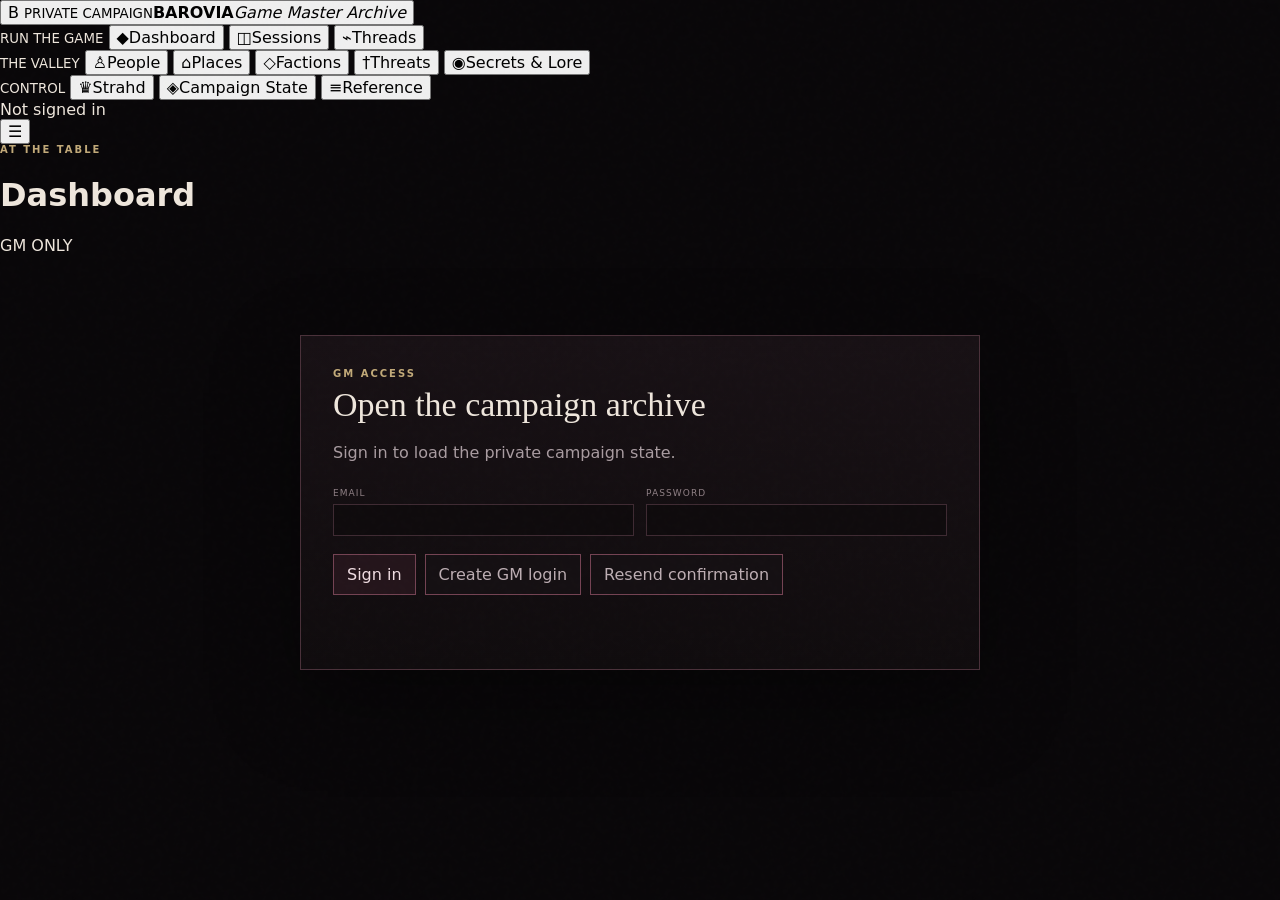
==== gm.html @ 668bf2d5 "Rebuild GM site as campaign workspace" ====
<!doctype html>
<html lang="en">
<head>
<meta charset="utf-8">
<meta name="viewport" content="width=device-width,initial-scale=1">
<meta name="theme-color" content="#0a0709">
<title>Barovia — GM Campaign</title>
<link rel="stylesheet" href="style.css?v=2">
<link rel="stylesheet" href="barovia-polish.css?v=1">
<link rel="stylesheet" href="gm.css?v=3">
</head>
<body class="gm-body">
<div class="gm-app">
  <aside class="gm-sidebar">
    <button class="gm-brand" data-gm-view="dashboard" aria-label="Open GM dashboard">
      <span class="gm-brand-mark">B</span>
      <span><small>PRIVATE CAMPAIGN</small><strong>BAROVIA</strong><em>Game Master Archive</em></span>
    </button>

    <nav class="gm-nav" aria-label="GM campaign sections">
      <div class="gm-nav-group"><small>RUN THE GAME</small>
        <button class="gm-nav-link active" data-gm-view="dashboard"><span>◆</span>Dashboard</button>
        <button class="gm-nav-link" data-gm-view="sessions"><span>◫</span>Sessions</button>
        <button class="gm-nav-link" data-gm-view="threads"><span>⌁</span>Threads</button>
      </div>
      <div class="gm-nav-group"><small>THE VALLEY</small>
        <button class="gm-nav-link" data-gm-view="people"><span>♙</span>People</button>
        <button class="gm-nav-link" data-gm-view="places"><span>⌂</span>Places</button>
        <button class="gm-nav-link" data-gm-view="factions"><span>◇</span>Factions</button>
        <button class="gm-nav-link" data-gm-view="threats"><span>†</span>Threats</button>
        <button class="gm-nav-link" data-gm-view="secrets"><span>◉</span>Secrets & Lore</button>
      </div>
      <div class="gm-nav-group"><small>CONTROL</small>
        <button class="gm-nav-link" data-gm-view="strahd"><span>♛</span>Strahd</button>
        <button class="gm-nav-link" data-gm-view="campaign"><span>◈</span>Campaign State</button>
        <button class="gm-nav-link" data-gm-view="reference"><span>≡</span>Reference</button>
      </div>
    </nav>

    <div class="gm-sidebar-foot">
      <div class="gm-auth-dot"><i></i><span id="authStatus">Not signed in</span></div>
      <button id="signOutBtn" class="gm-text-button hidden">Sign out</button>
    </div>
  </aside>

  <div class="gm-main-shell">
    <header class="gm-commandbar">
      <div>
        <button id="gmMenuBtn" class="gm-menu-btn">☰</button>
        <div class="eyebrow" id="gmViewEyebrow">AT THE TABLE</div>
        <h1 id="gmViewTitle">Dashboard</h1>
      </div>
      <div class="gm-command-actions">
        <span class="gm-command-hint">GM ONLY</span>
      </div>
    </header>

    <main class="gm-main">
      <section id="authPanel" class="gm-auth-card">
        <div class="eyebrow">GM ACCESS</div>
        <h2>Open the campaign archive</h2>
        <p>Sign in to load the private campaign state.</p>
        <div class="gm-auth-grid">
          <label>Email<input id="emailInput" type="email" autocomplete="email"></label>
          <label>Password<input id="passwordInput" type="password" autocomplete="current-password"></label>
        </div>
        <div class="gm-actions">
          <button id="signInBtn">Sign in</button>
          <button id="signUpBtn" class="secondary">Create GM login</button>
          <button id="resendBtn" class="secondary">Resend confirmation</button>
        </div>
        <p id="authMessage" class="gm-message"></p>
      </section>

      <section id="dashboard" class="hidden">
        <section class="gm-view active" data-view-panel="dashboard">
          <div class="gm-hero">
            <div>
              <div class="eyebrow">AT THE TABLE</div>
              <h2>The valley at a glance</h2>
              <p>Immediate state, active pressure and the things most likely to matter in the next scene.</p>
            </div>
            <div class="gm-hero-sigil">R</div>
          </div>

          <section class="gm-status-strip">
            <div><small>CAMPAIGN</small><strong id="campaignStatus">—</strong></div>
            <div><small>STRAHD</small><strong id="strahdStatus">—</strong></div>
            <div><small>NPCs IN ARCHIVE</small><strong id="dashboardNpcCount">—</strong></div>
          </section>

          <div class="gm-dashboard-grid">
            <button class="gm-jump-card" data-gm-view="people"><small>PEOPLE</small><strong>NPC Archive</strong><p id="dashboardNpcSummary">Browse the cast of Barovia.</p></button>
            <button class="gm-jump-card" data-gm-view="places"><small>PLACES</small><strong>Valley Atlas</strong><p>Settlements, ruins, roads and dangerous ground.</p></button>
            <button class="gm-jump-card gm-jump-card-danger" data-gm-view="strahd"><small>STRAHD</small><strong>Current Pressure</strong><p id="dashboardStrahdSummary">What is he doing, and why now?</p></button>
            <button class="gm-jump-card" data-gm-view="threads"><small>THREADS</small><strong>Active Situations</strong><p>What is moving even when the party does nothing?</p></button>
          </div>

          <div class="gm-grid two">
            <section class="gm-panel">
              <div class="gm-panel-head"><div><div class="eyebrow">LIVE STATE</div><h2>Current campaign</h2></div><button class="gm-mini-jump" data-gm-view="campaign">Open</button></div>
              <div id="dashboardCampaignReadout" class="gm-readout"></div>
            </section>
            <section class="gm-panel">
              <div class="gm-panel-head"><div><div class="eyebrow">REACTIVE WORLD</div><h2>Threat clocks</h2></div><button class="gm-mini-jump" data-gm-view="threads">Open</button></div>
              <div id="dashboardClockList" class="gm-stack compact"></div>
            </section>
          </div>
        </section>

        <section class="gm-view" data-view-panel="people">
          <div class="gm-section-intro"><div><div class="eyebrow">THE CAST</div><h2>People of Barovia</h2><p>The complete DM record: canon identity, current campaign state, loyalties, knowledge, motives and private notes.</p></div><div class="gm-big-stat"><strong id="npcDbCountTop">—</strong><small>NPC RECORDS</small></div></div>

          <section class="gm-panel gm-npc-database">
            <div class="gm-npc-tools">
              <input id="npcDbSearch" placeholder="Search name, place, faction, role or tag">
              <select id="npcDbRegion"><option value="">All locations</option></select>
              <select id="npcDbStatus"><option value="">All statuses</option></select>
              <button id="npcDbClear" class="secondary">Clear</button>
            </div>
            <div class="gm-npc-layout">
              <div>
                <div class="gm-npc-count" id="npcDbCount">—</div>
                <div id="npcDbList" class="gm-npc-directory"></div>
              </div>
              <article id="npcDbDetail" class="gm-npc-detail">
                <div class="gm-npc-empty"><div class="eyebrow">PRIVATE REFERENCE</div><h3>Select an NPC</h3><p>Canon reference, portrayal, goals, knowledge, relationships, Daggerheart notes and campaign-specific live notes appear here.</p></div>
              </article>
            </div>
          </section>

          <details class="gm-utility-drawer">
            <summary>Live NPC state editor</summary>
            <section class="gm-panel">
              <div id="npcList" class="gm-stack"></div>
              <div class="gm-subform">
                <input id="npcName" placeholder="NPC name">
                <input id="npcPublicName" placeholder="Known name">
                <input id="npcLocation" placeholder="Current location">
                <input id="npcStatus" placeholder="Status">
                <input id="npcDisposition" placeholder="Disposition">
                <textarea id="npcMotive" placeholder="Private motive"></textarea>
                <button id="saveNpcBtn">Save NPC state</button>
              </div>
            </section>
          </details>
        </section>

        <section class="gm-view" data-view-panel="places">
          <div class="gm-section-intro"><div><div class="eyebrow">THE VALLEY</div><h2>Places</h2><p>Every important settlement, road, ruin and refuge as a living location rather than a chapter heading.</p></div></div>
          <div id="gmPlaceGrid" class="gm-record-grid"></div>
        </section>

        <section class="gm-view" data-view-panel="factions">
          <div class="gm-section-intro"><div><div class="eyebrow">POWER & LOYALTY</div><h2>Factions</h2><p>Who wants what, what they can actually do about it, and who stands in their way.</p></div></div>
          <div id="gmFactionGrid" class="gm-record-grid"></div>
        </section>

        <section class="gm-view" data-view-panel="threads">
          <div class="gm-section-intro"><div><div class="eyebrow">MOVING WITHOUT THE PARTY</div><h2>Threads & clocks</h2><p>Situations that develop over time. The party may intervene, ignore them, redirect them or arrive too late.</p></div></div>
          <div class="gm-grid two">
            <section class="gm-panel">
              <div class="gm-panel-head"><div><div class="eyebrow">REACTIVE WORLD</div><h2>Threat clocks</h2></div></div>
              <div id="clockList" class="gm-stack"></div>
              <div class="gm-subform">
                <input id="clockLabel" placeholder="Clock name">
                <input id="clockOwner" placeholder="Owner / faction">
                <div class="gm-inline">
                  <label>Step<input id="clockStep" type="number" min="0" value="0"></label>
                  <label>Max<input id="clockMax" type="number" min="1" value="4"></label>
                  <label>Visibility<select id="clockVisibility"><option>hidden</option><option>hinted</option><option>known</option></select></label>
                </div>
                <input id="clockHint" placeholder="What evidence could the party notice?">
                <textarea id="clockAdvance" placeholder="What advances it?"></textarea>
                <textarea id="clockConsequence" placeholder="What happens when it completes?"></textarea>
                <button id="saveClockBtn">Add clock</button>
              </div>
            </section>
            <section class="gm-panel">
              <div class="gm-panel-head"><div><div class="eyebrow">GM METHOD</div><h2>Running threads</h2></div></div>
              <div class="gm-method">
                <p><strong>1. Situation, not quest.</strong> Record what is happening and who cares about it.</p>
                <p><strong>2. Pressure moves.</strong> Decide what changes if nobody interferes.</p>
                <p><strong>3. Evidence appears.</strong> Let the players see consequences before forcing confrontation.</p>
                <p><strong>4. Outcomes become canon.</strong> Once the party changes a thread, update the people and places it touches.</p>
              </div>
            </section>
          </div>
        </section>

        <section class="gm-view" data-view-panel="threats">
          <div class="gm-section-intro"><div><div class="eyebrow">DANGER</div><h2>Threats</h2><p>Creatures and adversaries indexed by dramatic function for Daggerheart play.</p></div></div>
          <div id="gmThreatGrid" class="gm-record-grid"></div>
        </section>

        <section class="gm-view" data-view-panel="secrets">
          <div class="gm-section-intro"><div><div class="eyebrow">WHAT IS ACTUALLY TRUE</div><h2>Secrets & Lore</h2><p>The GM truth beneath rumours, lies, incomplete histories and supernatural misdirection.</p></div></div>
          <div id="gmSecretGrid" class="gm-record-grid"></div>
        </section>

        <section class="gm-view" data-view-panel="strahd">
          <div class="gm-section-intro"><div><div class="eyebrow">THE LAND'S MASTER</div><h2>Strahd</h2><p>Track attention, restraint, tests and escalation so his involvement feels deliberate rather than random.</p></div></div>
          <div class="gm-grid two">
            <section class="gm-panel gm-strahd">
              <div class="gm-panel-head"><div><div class="eyebrow">PRIVATE PRESSURE</div><h2>Current posture</h2></div><button id="saveStrahdBtn">Save</button></div>
              <div class="gm-fields">
                <label>Overall posture<select id="strahdPosture"><option>observe</option><option>test</option><option>intrigue</option><option>isolate</option><option>claim</option><option>destroy</option></select></label>
                <label>Active target<input id="strahdTarget"></label>
                <label>Current interest<input id="strahdInterest"></label>
                <label>Current test<input id="strahdTest"></label>
                <label class="wide">Next move<textarea id="strahdNext"></textarea></label>
                <label class="wide">Reason not to escalate<textarea id="strahdRestraint"></textarea></label>
              </div>
            </section>
            <section class="gm-panel">
              <div class="gm-panel-head"><div><div class="eyebrow">PER CHARACTER</div><h2>Attention</h2></div></div>
              <div id="attentionList" class="gm-stack"></div>
              <div class="gm-subform">
                <input id="attentionName" placeholder="Character name">
                <select id="attentionStage"><option>observe</option><option>test</option><option>intrigue</option><option>isolate</option><option>claim</option><option>destroy</option></select>
                <input id="attentionReason" placeholder="Why Strahd is interested">
                <input id="attentionPressure" placeholder="Next pressure">
                <textarea id="attentionNotes" placeholder="Private notes"></textarea>
                <button id="saveAttentionBtn">Save character attention</button>
              </div>
            </section>
          </div>
        </section>

        <section class="gm-view" data-view-panel="campaign">
          <div class="gm-section-intro"><div><div class="eyebrow">CANON IN MOTION</div><h2>Campaign State</h2><p>The current truth of this particular Barovia: where the party is, what has changed and what pressure is immediate.</p></div></div>
          <section class="gm-panel">
            <div class="gm-panel-head"><div><div class="eyebrow">LIVE STATE</div><h2>Campaign</h2></div><button id="saveCampaignBtn">Save</button></div>
            <div class="gm-fields">
              <label>Current location<input id="campaignLocation"></label>
              <label>Immediate pressure<input id="campaignPressure"></label>
              <label>Campaign phase<input id="campaignPhase"></label>
              <label class="wide">GM notes<textarea id="campaignNotes"></textarea></label>
            </div>
          </section>
        </section>

        <section class="gm-view" data-view-panel="sessions">
          <div class="gm-section-intro"><div><div class="eyebrow">PREP → PLAY → CANON</div><h2>Sessions</h2><p>Keep session prep focused on likely situations, then convert what actually happened into permanent campaign state.</p></div></div>
          <div id="gmSessionBoard" class="gm-session-board"></div>
        </section>

        <section class="gm-view" data-view-panel="reference">
          <div class="gm-section-intro"><div><div class="eyebrow">BEHIND THE SCREEN</div><h2>Reference</h2><p>Fast reminders for how this Barovia is being run in Daggerheart.</p></div></div>
          <div id="gmReferenceGrid" class="gm-record-grid"></div>
        </section>
      </section>
    </main>
  </div>
</div>

<script src="gm-config.js?v=1"></script>
<script src="gm-npcs.js?v=1"></script>
<script src="gm-world.js?v=1"></script>
<script type="module" src="gm.js?v=3"></script>
</body>
</html>
---- style.css ----
:root{
  --bg:#100c0e;
  --panel:#171114;
  --panel2:#1d1518;
  --ink:#eee6dc;
  --muted:#aa9da1;
  --line:#3b2a30;
  --wine:#7f2438;
  --wine2:#a83b54;
  --gold:#c2aa79;
  --fog:#c7c2bd;
}
*{box-sizing:border-box}
html{scroll-behavior:smooth}
body{
  margin:0;
  background:
    radial-gradient(circle at 72% 8%,#2a1b20 0,#120d10 34%,#0c090a 72%);
  color:var(--ink);
  font-family:Inter,ui-sans-serif,system-ui,-apple-system,Segoe UI,sans-serif;
}
body:before{
  content:"";
  position:fixed;
  inset:0;
  pointer-events:none;
  opacity:.045;
  background-image:
    linear-gradient(#fff1 1px,transparent 1px),
    linear-gradient(90deg,#fff08 1px,transparent 1px);
  background-size:100% 7px,54px 100%;
}
button,input{font:inherit}
button{cursor:pointer}
.skip{position:absolute;left:-9999px}
.skip:focus{left:10px;top:10px;z-index:100;background:#fff;color:#000;padding:8px}
.shell{display:grid;grid-template-columns:292px 1fr;min-height:100vh}
.sidebar{
  position:sticky;top:0;height:100vh;padding:26px 20px;
  border-right:1px solid var(--line);background:#0d090b;overflow:auto;z-index:20;
}
.brand{display:flex;gap:12px;align-items:center;width:100%;padding:0;border:0;background:none;color:var(--ink);text-align:left}
.brand small,.eyebrow{display:block;color:var(--gold);font-size:10px;letter-spacing:.2em;font-weight:800}
.brand strong{display:block;font:25px Georgia,serif;letter-spacing:.16em;margin-top:2px}
.sigil{display:grid;place-items:center;width:42px;height:42px;border:1px solid #684451;color:var(--gold);transform:rotate(45deg)}
.safe-mark{margin:24px 0;padding:8px 10px;border:1px solid #4b353d;color:#c5b5bb;text-transform:uppercase;letter-spacing:.14em;font-size:10px}
.search span{display:block;color:#776b70;font-size:10px;letter-spacing:.14em;text-transform:uppercase;margin-bottom:7px}
.search input{width:100%;background:#140f11;border:1px solid var(--line);color:var(--ink);padding:10px 11px;outline:none}
.search input:focus{border-color:#815263}
#nav{margin-top:22px}
.nav-group{margin:20px 0}
.nav-group h3{margin:0 0 7px;color:var(--gold);font-size:10px;text-transform:uppercase;letter-spacing:.17em}
.nav-link{display:block;width:100%;border:0;border-left:2px solid transparent;background:none;color:#b8aab0;text-align:left;padding:7px 6px}
.nav-link:hover,.nav-link.active{background:#1a1215;color:white;border-left-color:var(--wine2)}
.sidebar-foot{margin-top:30px;padding-top:16px;border-top:1px solid var(--line);font-size:11px;line-height:1.6;color:#73676c}
main{min-width:0;position:relative}
.topbar{
  height:58px;display:flex;align-items:center;justify-content:space-between;padding:0 28px;
  border-bottom:1px solid var(--line);position:sticky;top:0;
  background:#100c0eea;backdrop-filter:blur(10px);z-index:10;
}
#crumb{font-size:12px;color:#a99aa0;letter-spacing:.06em}
.top-actions{display:flex;gap:8px}
.top-actions button,.menu,.section-head button,.hero-buttons button,.article-nav button{
  border:1px solid #5d3a45;background:#171114;color:#e8dce0;padding:9px 12px;
}
.menu{display:none}
.hero{
  min-height:510px;position:relative;overflow:hidden;border-bottom:1px solid var(--line);
  display:flex;align-items:center;
  background:
    linear-gradient(180deg,transparent 0 62%,#0e0a0c 100%),
    radial-gradient(circle at 74% 28%,#3a242b 0,#1c1216 28%,#0f0a0c 70%);
}
.hero:after{
  content:"";position:absolute;inset:0;
  background:
    linear-gradient(90deg,#0d090bec 0%,#0d090bb7 45%,#0d090b28 78%),
    linear-gradient(0deg,#0d090bbd 0%,transparent 52%);
}
.moon{
  position:absolute;right:16%;top:72px;width:132px;height:132px;border-radius:50%;
  background:#c8c1b5;opacity:.32;filter:blur(.2px);box-shadow:0 0 70px #d9d2c46b;
}
.mist{position:absolute;left:-12%;right:-12%;filter:blur(19px);opacity:.24}
.mist-a{
  bottom:4%;height:42%;
  background:
    radial-gradient(ellipse at 18% 80%,#ddd 0 18%,transparent 52%),
    radial-gradient(ellipse at 58% 72%,#bbb 0 16%,transparent 48%),
    radial-gradient(ellipse at 86% 86%,#eee 0 17%,transparent 50%);
}
.mist-b{
  bottom:20%;height:25%;opacity:.13;
  background:
    radial-gradient(ellipse at 35% 70%,#eee 0 18%,transparent 55%),
    radial-gradient(ellipse at 72% 74%,#bbb 0 14%,transparent 48%);
}
.hero-copy{position:relative;z-index:2;padding:40px clamp(28px,6vw,90px);max-width:800px}
.hero h1{font:64px/1 Georgia,serif;margin:12px 0 18px;max-width:720px}
.hero p{font-size:17px;line-height:1.7;color:#cbbec3;max-width:650px}
.hero-buttons{display:flex;gap:10px;margin-top:24px}
.hero-buttons button:first-child{border-color:#8b4052;background:#28161c}
.state-strip{display:grid;grid-template-columns:repeat(3,1fr);border-bottom:1px solid var(--line);background:#120d10}
.state-strip div{padding:18px 24px;border-right:1px solid var(--line)}
.state-strip div:last-child{border-right:0}
.state-strip small{display:block;color:#7f6f75;font-size:9px;letter-spacing:.15em}
.state-strip strong{display:block;margin-top:6px;font:18px Georgia,serif}
.section{padding:42px clamp(22px,5vw,72px)}
.section-head{display:flex;justify-content:space-between;align-items:end;gap:20px;margin-bottom:18px}
.section-head h2{font:32px Georgia,serif;margin:5px 0}
.intro{max-width:820px;color:var(--muted);line-height:1.65}
.grid{display:grid;grid-template-columns:repeat(3,1fr);gap:12px}
.card{
  border:1px solid var(--line);
  background:linear-gradient(180deg,#1b1417,#151013);
  padding:18px;color:var(--ink);text-align:left;min-height:180px;
}
button.card:hover{border-color:#7a4959;transform:translateY(-1px)}
.card small{display:block;color:var(--gold);font-size:9px;letter-spacing:.14em;text-transform:uppercase}
.card h3{font:23px Georgia,serif;margin:8px 0 10px}
.card p{color:#ac9ea3;font-size:13px;line-height:1.55;margin:0 0 16px}
.card .tag{display:inline-block;border:1px solid #4a343b;padding:4px 7px;color:#8f7f84;font-size:8px;text-transform:uppercase;letter-spacing:.1em}
.field-note{
  margin:0 clamp(22px,5vw,72px) 54px;padding:28px 30px;display:flex;gap:22px;align-items:flex-start;
  border:1px solid #63404c;background:linear-gradient(90deg,#26161c,#171114);
}
.field-mark{font-size:28px;color:var(--gold)}
.field-note h2{font:29px Georgia,serif;margin:5px 0 8px}
.field-note p{color:#b6a8ad;line-height:1.65;margin:0}
.hidden{display:none!important}
.article,.brain{padding:54px clamp(28px,8vw,110px);max-width:1150px}
.article h1{font:50px Georgia,serif;margin:0 0 8px}
.article h2{font:28px Georgia,serif;margin-top:38px}
.article p,.article li{font-size:16px;line-height:1.75;color:#c8bcc0}
.article-meta{color:var(--gold);font-size:10px;letter-spacing:.16em;text-transform:uppercase;margin-bottom:26px}
.article-nav{display:flex;gap:8px;margin-bottom:30px}
.related{margin-top:44px;padding-top:26px;border-top:1px solid var(--line)}
.related-grid{display:grid;grid-template-columns:repeat(3,1fr);gap:10px}
.related button{border:1px solid var(--line);background:#171114;color:var(--ink);text-align:left;padding:13px}
.related button:hover{border-color:#7a4959}
.related button small{display:block;color:var(--gold);font-size:8px;text-transform:uppercase;letter-spacing:.12em}
.related button strong{display:block;font:18px Georgia,serif;margin-top:5px}
.brain-root{display:flex;flex-wrap:wrap;gap:12px;margin-top:24px}
.brain-node{min-width:190px;max-width:270px;border:1px solid var(--line);background:#171114;color:var(--ink);padding:15px;text-align:left}
.brain-node.root{border-color:#865065;background:#21141a}
.brain-node:hover{border-color:#8d596b}
.brain-node small{display:block;color:var(--gold);font-size:8px;text-transform:uppercase;letter-spacing:.12em}
.brain-node strong{display:block;font:19px Georgia,serif;margin-top:5px}
@media(max-width:960px){
  .shell{grid-template-columns:1fr}
  .sidebar{position:fixed;left:-310px;width:292px;transition:left .2s}
  .sidebar.open{left:0}
  .menu{display:block}
  .grid,.related-grid{grid-template-columns:repeat(2,1fr)}
  .hero h1{font-size:48px}
}
@media(max-width:620px){
  .grid,.related-grid,.state-strip{grid-template-columns:1fr}
  .state-strip div{border-right:0;border-bottom:1px solid var(--line)}
  .top-actions{display:none}
  .hero h1{font-size:41px}
  .hero{min-height:470px}
  .hero-buttons{flex-direction:column}
  .section,.article,.brain{padding-left:20px;padding-right:20px}
  .field-note{margin-left:20px;margin-right:20px}
}
---- barovia-polish.css ----
/* Barovia visual polish — presentation only */
:root{
  --barovia-silver:#c9c4c0;
  --barovia-pale:#eee8e2;
  --barovia-blood:#8e2f45;
  --barovia-blood-bright:#b44a62;
  --barovia-night:#090709;
  --barovia-panel:#151013;
}
html{scroll-behavior:smooth}
body{
  background:
    radial-gradient(circle at 78% 8%,rgba(126,58,76,.14),transparent 31rem),
    radial-gradient(circle at 18% 82%,rgba(125,132,151,.05),transparent 26rem),
    linear-gradient(180deg,#110c0f 0,#090709 100%);
}
body:after{
  content:"";position:fixed;inset:0;z-index:9999;pointer-events:none;opacity:.045;
  background-image:url("data:image/svg+xml,%3Csvg viewBox='0 0 180 180' xmlns='http://www.w3.org/2000/svg'%3E%3Cfilter id='n'%3E%3CfeTurbulence type='fractalNoise' baseFrequency='.82' numOctaves='3' stitchTiles='stitch'/%3E%3C/filter%3E%3Crect width='100%25' height='100%25' filter='url(%23n)' opacity='.3'/%3E%3C/svg%3E");
}
button,a,input,textarea,select{transition:border-color .18s ease,color .18s ease,background-color .18s ease,transform .18s ease,box-shadow .18s ease}
button:focus-visible,a:focus-visible,input:focus-visible,textarea:focus-visible,select:focus-visible{outline:2px solid var(--barovia-blood-bright);outline-offset:3px}
.shell{grid-template-columns:286px minmax(0,1fr)}
.sidebar{
  padding:28px 20px;
  background:
    linear-gradient(180deg,rgba(18,12,15,.985),rgba(8,6,8,.995)),
    repeating-linear-gradient(0deg,transparent 0 39px,rgba(255,255,255,.015) 40px);
  box-shadow:20px 0 60px rgba(0,0,0,.3);
  scrollbar-color:#57333d transparent;
}
.brand strong{font-size:28px;color:#f1e9e4;text-shadow:0 0 30px rgba(194,135,151,.14)}
.sigil{
  position:relative;width:46px;height:46px;border-color:#805061;
  background:linear-gradient(145deg,rgba(174,82,105,.12),rgba(0,0,0,.14));
  box-shadow:0 0 28px rgba(155,68,90,.12);
}
.safe-mark{margin:22px 0 20px;background:rgba(142,47,69,.055);border-color:#573842;color:#c9b8be}
.search input{border-radius:2px;background:rgba(22,15,18,.88);padding:12px 13px}
.search input:focus{border-color:#895063;box-shadow:0 0 0 3px rgba(142,47,69,.09)}
#nav{margin-top:17px}
.nav-group{margin:0;border-top:1px solid rgba(83,56,65,.52);padding:9px 0}
.nav-group h3{margin:0 0 5px;padding:0 6px;color:#b79a9f;font-size:8px;letter-spacing:.2em}
.nav-link{
  position:relative;padding:8px 8px 8px 23px;border-left:0;border-radius:2px;
  color:#ada0a5;font-size:12px;line-height:1.35;min-height:38px;
}
.nav-link:before{
  content:"";position:absolute;left:8px;top:15px;width:4px;height:4px;
  border:1px solid #65505a;transform:rotate(45deg);
}
.nav-link:hover,.nav-link.active{background:linear-gradient(90deg,rgba(142,47,69,.16),transparent);color:#f3e9ec}
.nav-link.active:before{background:#ad4960;border-color:#ad4960;box-shadow:0 0 11px rgba(180,74,98,.7)}
.sidebar-foot{color:#74666b}
.topbar{
  height:64px;padding:0 30px;background:rgba(13,9,11,.86);
  border-color:rgba(72,48,56,.74);box-shadow:0 12px 36px rgba(0,0,0,.16);
}
.top-actions button{
  min-height:38px;border-color:transparent;background:transparent;color:#9c8d92;
  text-transform:uppercase;letter-spacing:.09em;font-size:9px;font-weight:800;
}
.top-actions button:hover{color:#f0dbe1;border-color:rgba(180,74,98,.34);background:rgba(142,47,69,.08)}
.hero{
  min-height:clamp(610px,76vh,790px);isolation:isolate;
  background:
    linear-gradient(180deg,transparent 0 70%,#0d090b 100%),
    radial-gradient(circle at 75% 24%,rgba(180,172,166,.14),transparent 11rem),
    radial-gradient(circle at 75% 44%,#482a33 0,#24161b 23%,#0d090b 67%);
}
.hero:before{
  content:"";position:absolute;right:9%;bottom:0;width:min(46vw,650px);height:74%;z-index:-1;opacity:.74;
  background:
    linear-gradient(155deg,transparent 0 27%,#090709 27.5% 29%,transparent 29.5%),
    linear-gradient(25deg,transparent 0 34%,#090709 34.5% 36%,transparent 36.5%),
    linear-gradient(90deg,transparent 0 13%,#090709 13% 18%,transparent 18% 29%,#090709 29% 34%,transparent 34% 47%,#090709 47% 54%,transparent 54% 70%,#090709 70% 75%,transparent 75%),
    linear-gradient(180deg,transparent 0 42%,#090709 42% 100%);
  clip-path:polygon(8% 100%,8% 45%,19% 45%,19% 26%,25% 26%,25% 39%,35% 39%,35% 18%,42% 18%,42% 36%,54% 36%,54% 8%,61% 8%,61% 36%,72% 36%,72% 23%,80% 23%,80% 42%,92% 42%,92% 100%);
  filter:drop-shadow(0 0 35px rgba(0,0,0,.5));
}
.hero:after{
  z-index:0;
  background:
    linear-gradient(90deg,rgba(8,6,8,.97) 0%,rgba(10,7,9,.83) 38%,rgba(10,7,9,.26) 72%,rgba(8,6,8,.5) 100%),
    linear-gradient(0deg,#0d090b 0%,transparent 44%,rgba(10,7,9,.15) 100%);
}
.moon{right:18%;top:78px;width:150px;height:150px;opacity:.34;background:#d6d0c9;box-shadow:0 0 85px rgba(226,217,207,.28)}
.hero-copy{padding:80px clamp(28px,7vw,108px);max-width:880px;animation:barovia-arrive .8s ease-out both}
.hero h1{
  font-size:clamp(58px,7vw,96px);line-height:.92;letter-spacing:-.045em;margin:15px 0 25px;
  max-width:780px;text-wrap:balance;text-shadow:0 6px 36px rgba(0,0,0,.62);
}
.hero p{font-size:17px;line-height:1.78;color:#d3c6ca;max-width:650px;text-shadow:0 2px 16px rgba(0,0,0,.65)}
.hero-buttons{margin-top:30px}
.hero-buttons button{
  min-height:44px;padding:12px 17px;border-color:#774452;
  background:rgba(18,12,15,.82);backdrop-filter:blur(8px);
  text-transform:uppercase;letter-spacing:.1em;font-size:9px;font-weight:800;
}
.hero-buttons button:hover{border-color:#b44a62;color:#ffe8ee;background:#2a151c;transform:translateY(-2px)}
.hero-ledger{
  display:flex;flex-wrap:wrap;gap:0;margin-top:42px;
  border-top:1px solid rgba(196,150,162,.28);max-width:670px;
}
.hero-ledger span{padding:15px 24px 0 0;margin-right:24px;color:#93868a;font-size:9px;letter-spacing:.13em;text-transform:uppercase}
.hero-ledger strong{display:block;color:#e0bcc7;font:20px Georgia,serif;letter-spacing:0;margin-bottom:3px}
.state-strip{
  position:relative;z-index:2;margin-top:-1px;
  background:linear-gradient(180deg,#120c0f,#0e0a0c);border-color:#3a262d;
}
.state-strip div{padding:21px 26px}
.state-strip small{color:#806f74}
.state-strip strong{color:#eee4e7;font-size:19px}
.section{padding-top:62px;padding-bottom:58px}
.section-head h2{font-size:clamp(34px,4vw,48px);letter-spacing:-.025em}
.section-head button{min-height:40px;text-transform:uppercase;letter-spacing:.1em;font-size:8px;font-weight:800}
.intro{color:#a99ca1;font-size:13px}
#threadGrid{grid-template-columns:repeat(3,minmax(0,1fr));gap:14px}
#threadGrid .card{
  position:relative;overflow:hidden;min-height:280px;padding:24px;
  border-color:#422d35;background:
    radial-gradient(circle at 100% 0,rgba(142,47,69,.12),transparent 42%),
    linear-gradient(145deg,#1a1215,#0f0b0d);
  box-shadow:0 18px 48px rgba(0,0,0,.2);
}
#threadGrid .card:after{
  content:"";position:absolute;right:-60px;bottom:-75px;width:190px;height:190px;
  border:1px solid rgba(191,114,133,.08);border-radius:50%;
  box-shadow:0 0 0 34px rgba(191,114,133,.022),0 0 0 72px rgba(191,114,133,.015);
}
#threadGrid .card:hover{border-color:#8e4b5d;transform:translateY(-4px);box-shadow:0 26px 64px rgba(0,0,0,.34)}
#threadGrid .card h3{font-size:30px;line-height:1.05}
#threadGrid .card p{font-size:12px;line-height:1.65;max-width:34ch}
#discoveryGrid{grid-template-columns:repeat(3,minmax(0,1fr));grid-auto-flow:dense;gap:14px}
#discoveryGrid .card{
  min-height:320px;padding:25px;display:flex;flex-direction:column;justify-content:flex-end;
  border-color:#3d2930;background:
    linear-gradient(180deg,rgba(50,28,36,.26),rgba(12,8,10,.95)),
    radial-gradient(circle at 70% 18%,#422933,#181014 58%);
  box-shadow:0 18px 48px rgba(0,0,0,.22);
}
#discoveryGrid .card:first-child{grid-column:span 2}
#discoveryGrid .card:hover{border-color:#8c5060;transform:translateY(-4px);box-shadow:0 26px 64px rgba(0,0,0,.34)}
#discoveryGrid .card h3{font-size:clamp(24px,2.5vw,34px)}
.field-note{
  position:relative;overflow:hidden;padding:36px 40px;margin-bottom:72px;
  background:
    radial-gradient(circle at 8% 50%,rgba(142,47,69,.19),transparent 30%),
    linear-gradient(105deg,#25141a,#120d10 68%);
  box-shadow:0 22px 58px rgba(0,0,0,.22);
}
.field-note:after{
  content:"";position:absolute;right:-45px;top:-95px;width:270px;height:270px;border:1px solid rgba(188,112,131,.08);
  border-radius:50%;box-shadow:0 0 0 44px rgba(188,112,131,.025),0 0 0 92px rgba(188,112,131,.018);
}
.field-mark{flex:0 0 auto;width:58px;height:58px;display:grid;place-items:center;border:1px solid #724352;border-radius:50%;color:#b65c72}
.article{padding-top:72px;padding-bottom:100px}
.article:before{content:"ARCHIVE RECORD";display:block;margin-bottom:18px;color:#66565c;font-size:8px;letter-spacing:.28em}
.article h1{font-size:clamp(48px,6vw,74px);line-height:1;letter-spacing:-.035em;text-wrap:balance}
.article>p,.article>ul,.article>blockquote{max-width:72ch}
.article p,.article li{color:#d1c5c9}
.related button{min-height:124px;padding:17px;box-shadow:0 14px 34px rgba(0,0,0,.16)}
.related button:hover{transform:translateY(-2px);border-color:#7f4658}
.character-view{padding-top:54px;max-width:1400px}
.character-toolbar{padding:0 0 16px;border-bottom:1px solid #35232a}
.character-toolbar h1{font-size:clamp(46px,6vw,70px);line-height:.98;letter-spacing:-.03em}
.character-shell{grid-template-columns:minmax(0,1.7fr) minmax(330px,.72fr);gap:16px}
.character-panel{
  border-color:#3a272e;
  background:
    linear-gradient(180deg,rgba(255,255,255,.018),transparent 18%),
    repeating-linear-gradient(0deg,rgba(255,255,255,.008) 0 1px,transparent 1px 20px),
    #131013;
  box-shadow:0 18px 48px rgba(0,0,0,.18);
}
.character-panel h2{font-size:30px}
.character-panel h3{
  position:relative;margin-top:28px;padding:10px 10px 10px 43px;
  border-top:1px solid rgba(194,151,162,.11);border-bottom:1px solid rgba(194,151,162,.08);
  background:linear-gradient(90deg,rgba(142,47,69,.1),transparent 65%);
  text-transform:uppercase;letter-spacing:.1em;font-size:14px;
}
.character-panel h3:before{
  content:"◆";position:absolute;left:13px;top:50%;transform:translateY(-50%);
  color:#a84960;font-size:12px;
}
.trait-card,.resource-card{
  border-color:rgba(205,175,183,.11);
  background:linear-gradient(180deg,rgba(235,221,225,.045),rgba(0,0,0,.1)),#171215;
  box-shadow:0 10px 24px rgba(0,0,0,.13);
}
.trait-card{border-top:3px solid rgba(158,72,94,.72);clip-path:polygon(8px 0,calc(100% - 8px) 0,100% 8px,100% 100%,0 100%,0 8px)}
.trait-card strong{font-size:13px;text-transform:uppercase;letter-spacing:.12em;color:#d8cbd0}
.trait-controls button{border-color:#69404c;background:#25161b;color:#f0d9df}
.resource-card{border-left:3px solid #7f3b4e}
.resource-value{color:#eedde2}
.roll-panel{background:
  radial-gradient(circle at 50% 0,rgba(142,47,69,.13),transparent 34%),
  #100c0e;
}
.roll-result{min-height:185px;border-color:#5a3541;background:linear-gradient(180deg,#171015,#0d090b)}
.die{border-color:#633c49;background:linear-gradient(180deg,#20151a,#130e10)}
.die strong{font-size:42px;color:#f1e4e7}
.roll-controls button{min-height:46px;text-transform:uppercase;letter-spacing:.1em;font-size:9px;font-weight:850}
.quick-actions button{min-height:40px}
@keyframes barovia-arrive{from{opacity:0;transform:translateY(20px)}to{opacity:1;transform:none}}
@media(max-width:1100px){
  #threadGrid,#discoveryGrid{grid-template-columns:repeat(2,minmax(0,1fr))}
  #discoveryGrid .card:first-child{grid-column:span 2}
}
@media(max-width:850px){
  .shell{grid-template-columns:1fr}
  .hero{min-height:670px}
  .hero-copy{padding-top:76px;padding-bottom:58px}
  .hero:before{right:-12%;width:78vw;opacity:.55}
}
@media(max-width:650px){
  .topbar{gap:8px;padding:0 12px}
  #crumb{font-size:10px;max-width:31vw;overflow:hidden;text-overflow:ellipsis;white-space:nowrap}
  .hero{min-height:690px}
  .hero-copy{padding:60px 22px 52px}
  .hero h1{font-size:55px}
  .hero p{font-size:15px}
  .hero-buttons{display:grid;grid-template-columns:1fr}
  .hero-ledger{display:grid;grid-template-columns:repeat(3,1fr);gap:8px}
  .hero-ledger span{margin:0;padding-right:5px}
  #threadGrid,#discoveryGrid{grid-template-columns:1fr}
  #discoveryGrid .card:first-child{grid-column:auto}
  .field-note{margin:0 16px 48px;padding:28px 24px}
}

.site-switch-float{
  position:fixed;right:18px;bottom:18px;z-index:10020;
  display:inline-flex;align-items:center;justify-content:center;
  min-height:44px;padding:0 16px;
  border:1px solid #a44b61;
  background:linear-gradient(180deg,#381923,#241118);
  color:#fff0f4;text-decoration:none;
  text-transform:uppercase;letter-spacing:.1em;
  font-size:9px;font-weight:900;
  box-shadow:0 14px 35px rgba(0,0,0,.42);
  backdrop-filter:blur(8px);
}
.site-switch-float:hover{
  border-color:#d06a82;background:#4a1f2d;color:#fff;
  transform:translateY(-2px);
}
@media(max-width:620px){
  .site-switch-float{right:12px;bottom:12px;min-height:42px;padding:0 13px}
}
/* v3: single GM switch source of truth */
.gm-switch,.sidebar-gm-link{display:none!important}

/* v4 — finished Barovian campaign presentation */
:root{
  --barovia-ivory:#f2e9dc;
  --barovia-parchment:#d8c6a4;
  --barovia-red:#a52f49;
  --barovia-rust:#713041;
  --barovia-brass:#aa8b58;
  --barovia-iron:#2a2024;
}
body{background:#080607}
.shell{grid-template-columns:292px minmax(0,1fr)}
.sidebar{
  border-right:1px solid #4c2a35;
  background:
    linear-gradient(180deg,rgba(20,11,15,.99),rgba(7,5,6,.995)),
    repeating-linear-gradient(135deg,rgba(255,255,255,.012) 0 1px,transparent 1px 7px);
}
.sidebar:before{
  content:"";position:absolute;inset:8px;pointer-events:none;border:1px solid rgba(151,87,103,.2);
  clip-path:polygon(0 0,100% 0,100% calc(100% - 22px),calc(100% - 22px) 100%,0 100%);
}
.brand{position:relative;padding:6px 0 13px;border-bottom:1px solid rgba(160,93,109,.22)}
.brand small{color:#d4b577}
.brand strong{font-size:31px;letter-spacing:.14em}
.sigil{border-color:#7e4052;color:#d3b46e}
.safe-mark{margin:15px 0 18px;text-align:center;letter-spacing:.16em}
.search{position:relative;z-index:1}
.nav-group h3{color:#9f8b83}
.nav-link{padding-left:29px}
.nav-link:before{
  width:7px;height:7px;left:9px;top:14px;
  border-color:#76515c;background:transparent;
}
.nav-link.active,.nav-link:hover{
  background:linear-gradient(90deg,rgba(128,35,56,.18),rgba(128,35,56,.03));
  box-shadow:inset 2px 0 0 #a73c57;
}
.topbar{
  height:58px;background:rgba(8,6,7,.94);
  border-bottom:1px solid #4d2a35;
}
.top-actions button{letter-spacing:.13em}

.hero{
  min-height:600px;
  border-bottom:1px solid #6a3b49;
  background:
    linear-gradient(180deg,rgba(9,7,8,.05),rgba(9,7,8,.12) 42%,#090708 100%),
    radial-gradient(circle at 72% 26%,rgba(140,104,110,.2),transparent 18rem),
    linear-gradient(135deg,#1b1518,#0b090a 72%);
}
.hero-art{position:absolute;inset:0;overflow:hidden;z-index:-2}
.hero-art:before{
  content:"";position:absolute;inset:0;
  background:
    linear-gradient(180deg,rgba(64,66,76,.26),transparent 42%),
    radial-gradient(ellipse at 70% 38%,rgba(129,134,146,.2),transparent 30%),
    radial-gradient(ellipse at 84% 58%,rgba(173,177,184,.14),transparent 22%);
  filter:saturate(.65);
}
.hero-mountains{
  position:absolute;left:35%;right:0;bottom:26%;height:58%;
  background:
    linear-gradient(145deg,transparent 0 22%,#201a1d 22.5% 30%,transparent 30.5%),
    linear-gradient(35deg,transparent 0 29%,#171316 29.5% 37%,transparent 37.5%),
    linear-gradient(160deg,transparent 0 47%,#272126 47.5% 58%,transparent 58.5%);
  opacity:.9;
}
.hero-castle{
  position:absolute;right:15%;bottom:28%;width:360px;height:260px;
  background:
    linear-gradient(90deg,
      transparent 0 6%,#0c090b 6% 18%,transparent 18% 23%,
      #0c090b 23% 35%,transparent 35% 42%,
      #0c090b 42% 56%,transparent 56% 61%,
      #0c090b 61% 74%,transparent 74% 80%,
      #0c090b 80% 92%,transparent 92%),
    linear-gradient(180deg,transparent 0 36%,#0c090b 36% 100%);
  clip-path:polygon(0 100%,0 48%,8% 48%,8% 27%,13% 27%,13% 46%,24% 46%,24% 18%,30% 18%,30% 43%,42% 43%,42% 7%,50% 7%,50% 42%,62% 42%,62% 16%,68% 16%,68% 46%,80% 46%,80% 26%,87% 26%,87% 51%,100% 51%,100% 100%);
  filter:drop-shadow(0 10px 22px rgba(0,0,0,.7));
}
.hero-castle:after{
  content:"";position:absolute;inset:22% 11% 8%;
  background:
    radial-gradient(circle at 18% 54%,#9d283f 0 2px,transparent 3px),
    radial-gradient(circle at 31% 38%,#8d263b 0 2px,transparent 3px),
    radial-gradient(circle at 49% 48%,#a13347 0 2px,transparent 3px),
    radial-gradient(circle at 67% 35%,#972b41 0 2px,transparent 3px),
    radial-gradient(circle at 82% 56%,#8f263c 0 2px,transparent 3px);
  opacity:.65;
}
.hero-village{
  position:absolute;right:6%;left:42%;bottom:8%;height:24%;
  background:
    linear-gradient(155deg,transparent 0 38%,#0d0b0c 38.5% 45%,transparent 45.5%) 0 100%/18% 100% repeat-x,
    linear-gradient(180deg,transparent 0 47%,#0b090a 48% 100%);
  opacity:.92;
}
.hero-raven{
  position:absolute;right:4%;bottom:20%;color:#020202;font-size:32px;
  transform:rotate(45deg);text-shadow:0 8px 20px #000;
}
.hero:after{
  background:
    linear-gradient(90deg,rgba(6,5,6,.98) 0%,rgba(7,6,7,.84) 35%,rgba(7,6,7,.20) 67%,rgba(7,6,7,.06) 100%),
    linear-gradient(0deg,#080607 0%,rgba(8,6,7,.22) 50%,rgba(8,6,7,.16) 100%);
}
.moon{
  right:19%;top:76px;width:150px;height:150px;opacity:.7;
  background:radial-gradient(circle at 38% 34%,#e6e0d6,#b8b1aa 48%,#8d8885 100%);
  box-shadow:0 0 85px rgba(225,215,208,.24);
}
.moon:after{
  content:"";position:absolute;inset:0;border-radius:50%;
  background:
    radial-gradient(circle at 30% 34%,rgba(80,75,75,.16) 0 8%,transparent 9%),
    radial-gradient(circle at 64% 58%,rgba(70,66,67,.13) 0 11%,transparent 12%);
}
.hero-copy{
  padding:78px clamp(34px,7vw,102px) 54px;
  max-width:790px;
}
.hero h1{
  color:var(--barovia-ivory);
  font-size:clamp(62px,7.6vw,102px);
  line-height:.88;
  letter-spacing:-.045em;
  max-width:720px;
}
.hero p{max-width:610px;font-family:Georgia,serif;font-style:italic;font-size:16px;color:#ddd0d3}
.hero .eyebrow{color:#d6b674}
.hero-buttons button{
  border-color:#7f4051;
  box-shadow:inset 0 0 0 1px rgba(255,255,255,.02);
}
.hero-buttons button:first-child{
  background:linear-gradient(180deg,#381722,#251017);
  border-color:#aa3d56;
}

.campaign-ledger{
  display:grid;grid-template-columns:minmax(0,1.55fr) minmax(320px,.75fr);
  border-top:1px solid #765045;border-bottom:1px solid #5b3933;
  background:
    linear-gradient(90deg,#0e0c0c 0 68%,#cbb691 68% 100%);
  box-shadow:0 16px 40px rgba(0,0,0,.24);
}
.ledger-stats{
  display:grid;grid-template-columns:repeat(3,1fr);
  min-height:126px;padding:14px 20px;
  background:
    linear-gradient(180deg,rgba(255,255,255,.015),rgba(0,0,0,.05)),
    #0d0b0c;
}
.ledger-stats>div{
  position:relative;display:grid;grid-template-columns:48px auto;grid-template-rows:auto auto auto;
  align-content:center;column-gap:10px;padding:12px 18px;
  border-right:1px solid rgba(168,135,85,.23);
}
.ledger-stats>div:last-child{border-right:0}
.ledger-icon{
  grid-row:1/4;display:grid;place-items:center;width:42px;height:42px;
  border:1px solid #74563e;transform:rotate(45deg);color:#ba965e;
}
.ledger-stats strong{font:24px Georgia,serif;color:#efe7dc}
.ledger-stats small{font-size:8px;letter-spacing:.13em;color:#baaa9f}
.ledger-stats em{font-style:normal;font-size:9px;color:#70666a}
.mist-quote{
  position:relative;margin:0;display:grid;place-items:center;padding:20px 68px 20px 28px;
  color:#281b1c;background:
    linear-gradient(180deg,rgba(255,255,255,.17),rgba(0,0,0,.05)),
    #c9b58f;
  font:italic 19px/1.4 Georgia,serif;text-align:center;
}
.mist-quote:before,.mist-quote:after{
  content:"";position:absolute;top:0;bottom:0;width:16px;
  background:repeating-linear-gradient(180deg,rgba(60,37,31,.25) 0 2px,transparent 2px 11px);
  opacity:.3;
}
.mist-quote:before{left:0}.mist-quote:after{right:0}
.mist-quote i{
  position:absolute;right:20px;width:50px;height:50px;border-radius:50%;
  display:grid;place-items:center;background:radial-gradient(circle at 35% 30%,#b33a50,#701c30 70%);
  color:#250911;border:3px double #4c1020;
  box-shadow:0 4px 10px rgba(0,0,0,.35);
}
.state-strip{
  grid-template-columns:repeat(3,1fr);
  border-top:0;border-bottom:1px solid #503039;
}
.state-strip div{
  min-height:76px;padding:17px 24px;
  background:linear-gradient(180deg,#171013,#100c0e);
}
.state-strip small{color:#8f7f84}
.state-strip strong{font-size:17px}

.section{
  background:
    radial-gradient(circle at 50% 0,rgba(105,49,64,.08),transparent 24rem),
    linear-gradient(180deg,#0b090a,#080607);
}
.section-head{border-bottom:1px solid rgba(160,93,109,.23);padding-bottom:12px}
.section-head h2{font-size:30px}
#threadGrid,#discoveryGrid{gap:16px}
#threadGrid .card,#discoveryGrid .card{
  border-color:#4b3038;
  background:
    linear-gradient(180deg,rgba(255,255,255,.016),rgba(0,0,0,.08)),
    #120e10;
}
#threadGrid .card:before,#discoveryGrid .card:before{
  content:"";display:block;height:105px;margin:-24px -24px 20px;
  border-bottom:1px solid #50313a;
  background:
    linear-gradient(180deg,rgba(25,16,20,.15),rgba(10,8,9,.87)),
    radial-gradient(ellipse at 70% 38%,#44333a 0,#1c1518 48%,#0d0a0b 82%);
}
#discoveryGrid .card:before{
  background:
    linear-gradient(180deg,rgba(53,30,24,.06),rgba(12,9,9,.78)),
    radial-gradient(circle at 72% 22%,#6c4d30 0,#2b1c18 36%,#100d0c 72%);
}
#threadGrid .card h3,#discoveryGrid .card h3{font-size:24px}
.card .tag{border-color:#5f3c47;color:#a89197}
.field-note{border-color:#5f3844}
.article{max-width:1220px}

@media(max-width:1050px){
  .campaign-ledger{grid-template-columns:1fr}
  .mist-quote{min-height:110px}
}
@media(max-width:780px){
  .ledger-stats{grid-template-columns:1fr}
  .ledger-stats>div{border-right:0;border-bottom:1px solid rgba(168,135,85,.18)}
  .campaign-ledger{display:block}
  .hero-castle{right:-6%;transform:scale(.82);transform-origin:bottom right}
  .hero-village{left:24%}
}

/* v5 — mockup-matched layout */
.topbar{height:58px}
.top-actions{align-items:center}
.top-actions .top-gm-link{
  display:inline-flex;align-items:center;justify-content:center;min-height:34px;
  padding:0 14px;border:1px solid #8d3048;background:#281018;
  color:#f3dfe5;text-decoration:none;text-transform:uppercase;
  letter-spacing:.13em;font-size:9px;font-weight:900;
}
.top-actions .top-gm-link:hover{background:#3c1723;border-color:#c24a66;color:#fff}

.hero{
  min-height:430px;height:430px;
  align-items:stretch;
  background:#090708;
}
.hero-art{
  left:41%;right:0;top:0;bottom:0;
  background-image:
    linear-gradient(90deg,#090708 0,rgba(9,7,8,.82) 10%,rgba(9,7,8,.12) 36%,rgba(9,7,8,.02) 100%),
    url("assets/barovia-mockup-reference.jpg");
  background-size:auto 930px;
  background-position:right -112px;
  background-repeat:no-repeat;
  filter:saturate(.78) contrast(1.08) brightness(.8);
}
.hero-art:before{display:none}
.hero-mountains,.hero-castle,.hero-village,.hero-raven{display:none}
.hero:after{
  background:
    linear-gradient(90deg,#080607 0%,rgba(8,6,7,.94) 21%,rgba(8,6,7,.62) 38%,rgba(8,6,7,.08) 65%,rgba(8,6,7,.02) 100%),
    linear-gradient(0deg,#080607 0%,transparent 34%);
}
.moon{display:none}
.hero-copy{
  padding:60px 68px 34px;
  max-width:730px;
}
.hero h1{
  font-size:clamp(64px,6.3vw,92px);
  line-height:.86;margin:11px 0 22px;max-width:650px;
}
.hero p{
  max-width:560px;font-size:15px;line-height:1.55;
}
.hero-buttons{margin-top:18px}
.hero-buttons button{min-height:40px;padding:10px 17px}
.campaign-ledger{
  min-height:112px;
  grid-template-columns:minmax(0,1.65fr) minmax(360px,.7fr);
  border-color:#6c4c3b;
}
.ledger-stats{min-height:112px;padding:10px 14px}
.ledger-stats>div{padding:10px 15px}
.ledger-icon{width:40px;height:40px}
.mist-quote{font-size:18px;padding:16px 74px 16px 26px}

.home-dashboard{
  display:grid;grid-template-columns:repeat(3,minmax(0,1fr));gap:14px;
  padding:14px 18px 18px;
  background:
    linear-gradient(180deg,#0a0809,#070506);
}
.home-panel{
  min-width:0;border:1px solid #51333c;background:#0e0b0c;
  box-shadow:0 16px 34px rgba(0,0,0,.24);
}
.home-panel header{
  height:42px;display:flex;align-items:center;justify-content:space-between;
  gap:10px;padding:0 13px;border-bottom:1px solid #4a2e37;
  background:linear-gradient(180deg,#151012,#0e0b0c);
}
.home-panel header>div{display:flex;align-items:center;gap:9px}
.home-panel header small{
  color:#c9a76d;font-size:8px;font-weight:900;letter-spacing:.13em;
}
.home-panel header button{
  border:0;background:transparent;color:#9b7c83;
  text-transform:none;font:11px Georgia,serif;padding:4px;
}
.panel-symbol{color:#a73650}
.panel-art{
  height:126px;border-bottom:1px solid #4d3038;
  background-color:#171215;background-repeat:no-repeat;
  position:relative;overflow:hidden;
}
.panel-art:after{
  content:"";position:absolute;inset:0;
  background:linear-gradient(180deg,rgba(7,5,6,.05),rgba(7,5,6,.55));
}
.panel-art-road{
  background-image:url("assets/barovia-mockup-reference.jpg");
  background-size:930px auto;background-position:56% 69%;
  filter:saturate(.72) brightness(.7);
}
.panel-art-letter{
  background:
    radial-gradient(circle at 79% 21%,#d7a65b 0 5px,rgba(150,75,34,.75) 6px,transparent 38px),
    linear-gradient(145deg,transparent 0 25%,#bca783 26% 64%,transparent 65%),
    radial-gradient(circle at 55% 54%,#6f1d31 0 18px,#45121f 19px 26px,transparent 27px),
    linear-gradient(145deg,#2a1a16,#120d0c);
}
.panel-art-letter:before{
  content:"";position:absolute;left:22%;top:24%;width:45%;height:2px;
  background:#55483a;box-shadow:0 12px #675748,0 24px #5a4b3f,0 36px #6b5948;
  opacity:.65;
}
.panel-art-state{
  background-image:url("assets/barovia-mockup-reference.jpg");
  background-size:820px auto;background-position:89% 19%;
  filter:saturate(.92) brightness(.67) sepia(.08);
}
.panel-copy{padding:12px 14px 15px}
.panel-copy h2{
  margin:0 0 7px;color:#eee3d8;font:20px/1.1 Georgia,serif;
}
.panel-copy p{
  margin:3px 0;color:#aa9da1;font:12px/1.55 Georgia,serif;
}
.panel-copy p strong{color:#d8cacd;font-weight:400}

.lower-records{padding-top:42px}
.split-records{display:grid;grid-template-columns:1fr 1fr;gap:20px}
.mini-heading{
  margin-bottom:10px;color:#9a7e85;text-transform:uppercase;
  letter-spacing:.16em;font-size:8px;font-weight:900;
}
.lower-records #threadGrid,.lower-records #discoveryGrid{
  grid-template-columns:1fr;gap:9px;
}
.lower-records #threadGrid .card,.lower-records #discoveryGrid .card{
  min-height:0;padding:14px 15px;
}
.lower-records #threadGrid .card:before,.lower-records #discoveryGrid .card:before{display:none}
.lower-records .card h3{font-size:20px}
.lower-records .card p{font-size:11px}
.field-note{margin-top:0}

@media(max-width:1050px){
  .hero-art{left:32%}
  .home-dashboard{grid-template-columns:1fr 1fr}
  .home-panel-state{grid-column:1/-1}
}
@media(max-width:850px){
  .hero{height:500px;min-height:500px}
  .hero-art{left:18%;opacity:.48}
  .hero-copy{padding:58px 26px 32px}
  .home-dashboard{grid-template-columns:1fr}
  .home-panel-state{grid-column:auto}
  .split-records{grid-template-columns:1fr}
}
@media(max-width:620px){
  .top-actions .top-gm-link{position:fixed;right:12px;bottom:12px;z-index:10020;background:#32151f}
}
---- gm.css ----
.gm-body{background:#090709;min-height:100vh}
.gm-shell{max-width:1540px;margin:0 auto;padding:0 24px 70px}
.gm-top{display:flex;justify-content:space-between;align-items:end;gap:20px;padding:30px 0 22px;border-bottom:1px solid #3a262e}
.gm-top h1{font:54px/1 Georgia,serif;margin:5px 0 0;letter-spacing:-.03em}
.gm-top-actions{display:flex;align-items:center;gap:10px;color:#9d8f94;font-size:11px}
.gm-top-actions button,.gm-actions button,.gm-panel button{border:1px solid #744353;background:#24151b;color:#f0dde2;padding:10px 13px}
.gm-top-actions button:hover,.gm-actions button:hover,.gm-panel button:hover{border-color:#b44a62;background:#331923}
.gm-actions .secondary{background:#151013;color:#bdaeb3}
.gm-auth-card{max-width:680px;margin:80px auto;padding:32px;border:1px solid #4a313a;background:linear-gradient(180deg,#181115,#100c0e);box-shadow:0 30px 80px rgba(0,0,0,.35)}
.gm-auth-card h2{font:34px Georgia,serif;margin:7px 0 12px}
.gm-auth-card p{color:#a99ca1;line-height:1.65}
.gm-auth-grid{display:grid;grid-template-columns:1fr 1fr;gap:12px;margin-top:22px}
.gm-auth-grid label,.gm-fields label,.gm-inline label{color:#8e7f84;font-size:9px;text-transform:uppercase;letter-spacing:.12em}
.gm-auth-grid input,.gm-fields input,.gm-fields textarea,.gm-fields select,.gm-subform input,.gm-subform textarea,.gm-subform select,.gm-inline input,.gm-inline select{
  width:100%;margin-top:6px;background:#0f0b0d;border:1px solid #3f2b33;color:#eee5e8;padding:10px 11px;outline:none
}
.gm-fields textarea,.gm-subform textarea{min-height:100px;resize:vertical}
.gm-actions{display:flex;gap:9px;margin-top:18px}
.gm-message{min-height:20px;color:#c4aeb5;font-size:11px}
.gm-status-strip{display:grid;grid-template-columns:repeat(3,1fr);margin:24px 0 16px;border:1px solid #38252c;background:#100c0e}
.gm-status-strip div{padding:17px 20px;border-right:1px solid #38252c}
.gm-status-strip div:last-child{border-right:0}
.gm-status-strip small{display:block;color:#7f6f75;font-size:8px;letter-spacing:.15em}
.gm-status-strip strong{display:block;margin-top:5px;font:18px Georgia,serif}
.gm-grid{display:grid;gap:16px;margin-top:16px}.gm-grid.two{grid-template-columns:1fr 1fr}
.gm-panel{border:1px solid #3b282f;background:linear-gradient(180deg,#151013,#0f0b0d);padding:20px;box-shadow:0 18px 46px rgba(0,0,0,.18)}
.gm-panel-head{display:flex;justify-content:space-between;align-items:end;gap:16px;margin-bottom:17px;padding-bottom:13px;border-bottom:1px solid #352229}
.gm-panel-head h2{font:30px Georgia,serif;margin:4px 0 0}
.gm-fields{display:grid;grid-template-columns:1fr 1fr;gap:11px}
.gm-fields .wide{grid-column:1/-1}
.gm-strahd{background:radial-gradient(circle at 90% 0,rgba(130,34,56,.16),transparent 35%),linear-gradient(180deg,#171013,#0f0b0d)}
.gm-stack{display:grid;gap:8px;max-height:390px;overflow:auto;margin-bottom:14px}
.gm-item{display:grid;grid-template-columns:1fr auto;gap:10px;padding:12px;border:1px solid #35242a;background:#110d0f}
.gm-item small{display:block;color:#8d7b81;font-size:8px;letter-spacing:.12em;text-transform:uppercase}
.gm-item strong{display:block;font:18px Georgia,serif;margin-top:3px}
.gm-item span{color:#ac9da2;font-size:11px}
.gm-badge{align-self:start;border:1px solid #67404b;color:#d8bbc3;padding:4px 7px;font-size:8px;text-transform:uppercase;letter-spacing:.1em}
.gm-subform{display:grid;gap:8px;padding-top:14px;border-top:1px solid #342229}
.gm-inline{display:grid;grid-template-columns:repeat(3,1fr);gap:8px}
.publish-box{display:flex;justify-content:space-between;align-items:center;gap:18px;margin-top:18px;padding:18px;border:1px solid #784356;background:linear-gradient(90deg,#2b151d,#140e11)}
.publish-box h3{font:24px Georgia,serif;margin:4px 0}.publish-box p{margin:0;color:#a8949a;font-size:11px;line-height:1.5}.publish-box button{white-space:nowrap;border-color:#a94a61;background:#461d28}
.hidden{display:none!important}
@media(max-width:1000px){.gm-grid.two{grid-template-columns:1fr}.gm-status-strip{grid-template-columns:1fr 1fr 1fr}}
@media(max-width:700px){.gm-shell{padding:0 14px 50px}.gm-top{align-items:start;flex-direction:column}.gm-auth-grid,.gm-fields,.gm-status-strip{grid-template-columns:1fr}.gm-status-strip div{border-right:0;border-bottom:1px solid #38252c}.gm-inline{grid-template-columns:1fr}.publish-box{align-items:flex-start;flex-direction:column}.publish-box button{width:100%}}
.gm-player-link{
  display:inline-flex;align-items:center;justify-content:center;
  min-height:38px;padding:9px 13px;
  border:1px solid #744353;
  background:#24151b;color:#f0dde2;
  text-decoration:none;text-transform:uppercase;
  letter-spacing:.09em;font-size:9px;font-weight:800;
}
.gm-player-link:hover{
  border-color:#b44a62;
  background:#331923;
  color:#fff;
}
.site-switch-float{
  position:fixed;right:18px;bottom:18px;z-index:10020;
  display:inline-flex;align-items:center;justify-content:center;
  min-height:44px;padding:0 16px;
  border:1px solid #a44b61;
  background:linear-gradient(180deg,#381923,#241118);
  color:#fff0f4;text-decoration:none;
  text-transform:uppercase;letter-spacing:.1em;
  font-size:9px;font-weight:900;
  box-shadow:0 14px 35px rgba(0,0,0,.42);
  backdrop-filter:blur(8px);
}
.site-switch-float:hover{
  border-color:#d06a82;background:#4a1f2d;color:#fff;
  transform:translateY(-2px);
}
@media(max-width:620px){
  .site-switch-float{right:12px;bottom:12px;min-height:42px;padding:0 13px}
}

/* GM NPC database */
.gm-npc-database{margin-top:16px}
.gm-npc-count{font:20px Georgia,serif;color:#c2aa79}
.gm-npc-tools{display:grid;grid-template-columns:minmax(260px,2fr) 1fr 1fr auto;gap:8px;margin-bottom:14px}
.gm-npc-tools input,.gm-npc-tools select{width:100%;background:#0f0b0d;border:1px solid #3f2b33;color:#eee5e8;padding:10px 11px;outline:none}
.gm-npc-layout{display:grid;grid-template-columns:minmax(330px,.85fr) minmax(0,1.6fr);gap:14px;min-height:620px}
.gm-npc-directory{border:1px solid #342229;background:#0c090a;max-height:720px;overflow:auto}
.gm-npc-row{width:100%;display:grid;grid-template-columns:1fr auto;gap:10px;align-items:center;text-align:left;border:0;border-bottom:1px solid #2d1e24;background:#100c0e;color:#e9dfe2;padding:12px 13px}
.gm-npc-row:hover,.gm-npc-row.active{background:#211319;border-left:3px solid #a83b54;padding-left:10px}
.gm-npc-row strong{display:block;font:18px Georgia,serif}
.gm-npc-row small{display:block;color:#88777d;font-size:9px;margin-top:4px}
.gm-npc-row>span{color:#b99aa4;font-size:8px;text-transform:uppercase;letter-spacing:.1em}
.gm-npc-detail{border:1px solid #3a272e;background:radial-gradient(circle at 100% 0,rgba(127,36,56,.12),transparent 32%),#100c0e;padding:22px;overflow:auto;max-height:720px}
.gm-npc-detail-head{display:flex;justify-content:space-between;gap:18px;align-items:start;border-bottom:1px solid #352229;padding-bottom:16px}
.gm-npc-detail-head h3{font:36px Georgia,serif;margin:5px 0 3px}.gm-npc-detail-head p{margin:0;color:#9f9095}
.gm-npc-tags{display:flex;flex-wrap:wrap;gap:6px;margin:13px 0}.gm-npc-tags span{border:1px solid #493139;padding:4px 7px;color:#a9959b;font-size:8px;text-transform:uppercase;letter-spacing:.09em}
.gm-npc-facts{display:grid;grid-template-columns:repeat(3,1fr);border:1px solid #35242a;margin:14px 0 18px}.gm-npc-facts div{padding:11px;border-right:1px solid #35242a}.gm-npc-facts div:last-child{border-right:0}.gm-npc-facts small{display:block;color:#796970;font-size:8px;letter-spacing:.12em}.gm-npc-facts strong{display:block;font:15px Georgia,serif;margin-top:4px}
.gm-npc-field{padding:13px 0;border-top:1px solid #2f2025}.gm-npc-field h4{margin:0 0 6px;color:#c2aa79;font-size:9px;text-transform:uppercase;letter-spacing:.14em}.gm-npc-field p{margin:0;color:#c1b4b8;line-height:1.55;font-size:13px}
.gm-npc-live textarea{width:100%;min-height:120px;background:#0b0809;border:1px solid #493139;color:#eee5e8;padding:11px;resize:vertical}.gm-npc-note-actions{display:flex;align-items:center;gap:10px;margin-top:8px}.gm-npc-note-actions span{font-size:9px;color:#c2aa79}
.gm-npc-empty{padding:30px;color:#8e7f84}.gm-npc-empty h3{font:28px Georgia,serif;color:#ddd0d4;margin:6px 0}.gm-npc-empty p{line-height:1.6}
@media(max-width:900px){.gm-npc-tools{grid-template-columns:1fr 1fr}.gm-npc-layout{grid-template-columns:1fr}.gm-npc-directory,.gm-npc-detail{max-height:none}.gm-npc-facts{grid-template-columns:1fr}.gm-npc-facts div{border-right:0;border-bottom:1px solid #35242a}}
@media(max-width:560px){.gm-npc-tools{grid-template-columns:1fr}}
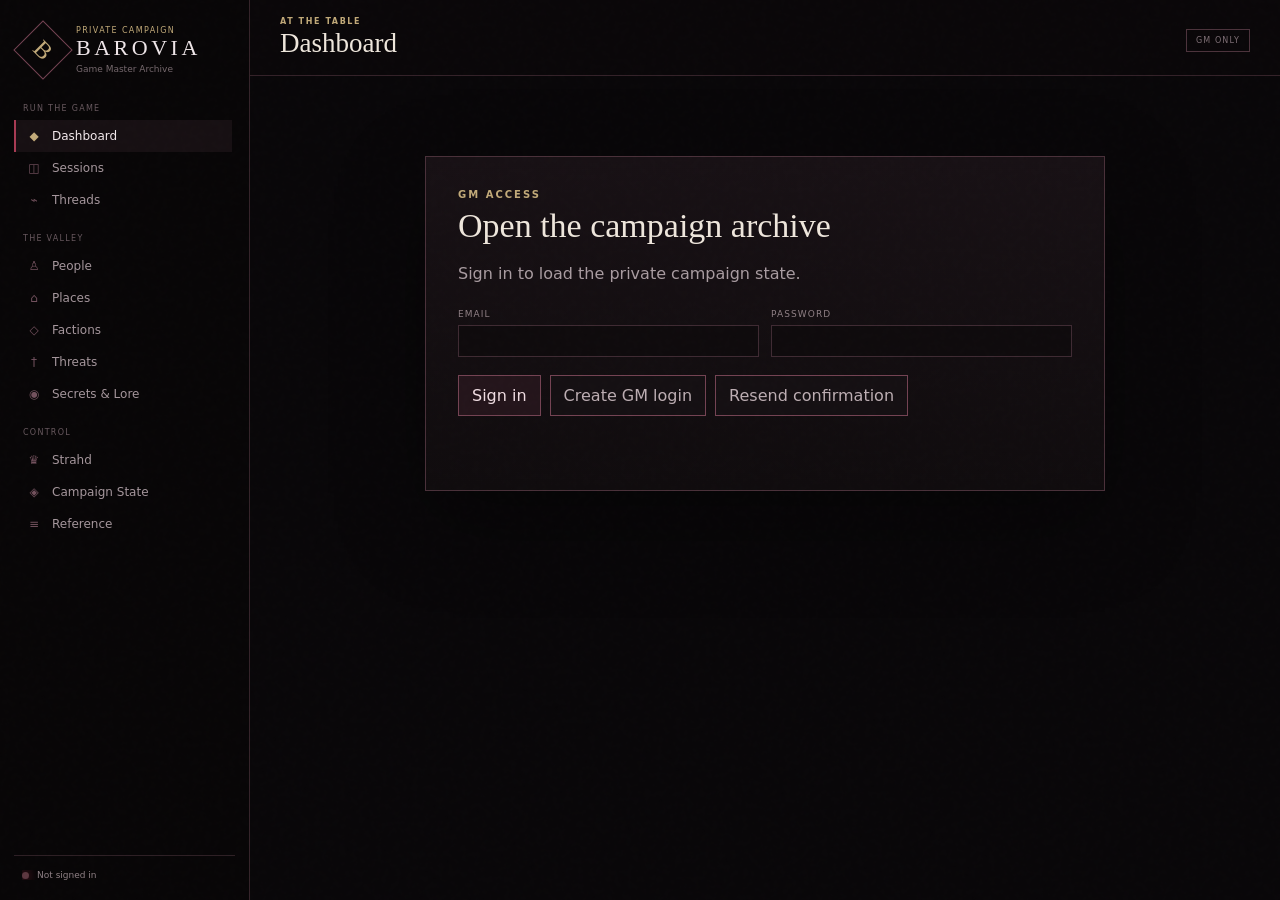
==== commit 239ca9c1: "Bust GM asset cache after workspace redesign" ====
--- a/gm.html
+++ b/gm.html
@@ -7,7 +7,7 @@
 <title>Barovia — GM Campaign</title>
 <link rel="stylesheet" href="style.css?v=2">
 <link rel="stylesheet" href="barovia-polish.css?v=1">
-<link rel="stylesheet" href="gm.css?v=3">
+<link rel="stylesheet" href="gm.css?v=4">
 </head>
 <body class="gm-body">
 <div class="gm-app">
@@ -257,6 +257,6 @@
 <script src="gm-config.js?v=1"></script>
 <script src="gm-npcs.js?v=1"></script>
 <script src="gm-world.js?v=1"></script>
-<script type="module" src="gm.js?v=3"></script>
+<script type="module" src="gm.js?v=4"></script>
 </body>
 </html>
--- a/gm.css
+++ b/gm.css
@@ -97,3 +97,35 @@
 .gm-npc-empty{padding:30px;color:#8e7f84}.gm-npc-empty h3{font:28px Georgia,serif;color:#ddd0d4;margin:6px 0}.gm-npc-empty p{line-height:1.6}
 @media(max-width:900px){.gm-npc-tools{grid-template-columns:1fr 1fr}.gm-npc-layout{grid-template-columns:1fr}.gm-npc-directory,.gm-npc-detail{max-height:none}.gm-npc-facts{grid-template-columns:1fr}.gm-npc-facts div{border-right:0;border-bottom:1px solid #35242a}}
 @media(max-width:560px){.gm-npc-tools{grid-template-columns:1fr}}
+
+
+/* GM workspace shell */
+.gm-app{min-height:100vh;display:grid;grid-template-columns:250px minmax(0,1fr)}
+.gm-sidebar{position:sticky;top:0;height:100vh;background:#080607;border-right:1px solid #35242a;padding:20px 14px;display:flex;flex-direction:column;z-index:50}
+.gm-brand{display:flex;gap:12px;align-items:center;width:100%;background:none!important;border:0!important;text-align:left!important;padding:6px 8px 18px!important;color:#eee5e8!important}
+.gm-brand-mark{width:42px;height:42px;display:grid;place-items:center;border:1px solid #744353;transform:rotate(45deg);font:24px Georgia,serif;color:#c2aa79}
+.gm-brand-mark::first-letter{transform:rotate(-45deg)}
+.gm-brand small{display:block;color:#c2aa79;font-size:8px;letter-spacing:.17em}.gm-brand strong{display:block;font:22px Georgia,serif;letter-spacing:.16em}.gm-brand em{display:block;color:#75686d;font-size:9px;font-style:normal;margin-top:3px}
+.gm-nav{overflow:auto;padding-right:3px}.gm-nav-group{margin:12px 0 18px}.gm-nav-group>small{display:block;color:#67585e;font-size:8px;letter-spacing:.16em;padding:0 9px 7px}
+.gm-nav-link{display:flex;align-items:center;gap:10px;width:100%;border:0!important;border-left:2px solid transparent!important;background:none!important;color:#a5969c!important;padding:9px 10px!important;text-align:left!important;font-size:12px}
+.gm-nav-link span{width:16px;color:#72515d;text-align:center}.gm-nav-link:hover,.gm-nav-link.active{background:#171013!important;color:#f3e9ec!important;border-left-color:#a83b54!important}.gm-nav-link.active span{color:#c2aa79}
+.gm-sidebar-foot{margin-top:auto;border-top:1px solid #2e2025;padding:14px 8px 0}.gm-auth-dot{display:flex;align-items:center;gap:8px;color:#8f8085;font-size:9px;overflow:hidden}.gm-auth-dot i{width:7px;height:7px;border-radius:50%;background:#5c373f;box-shadow:0 0 10px #7f2438}.gm-text-button{background:none!important;border:0!important;padding:8px 0!important;color:#8e7f84!important;font-size:9px}
+.gm-main-shell{min-width:0}.gm-commandbar{height:76px;position:sticky;top:0;z-index:30;display:flex;justify-content:space-between;align-items:center;padding:0 30px;border-bottom:1px solid #342229;background:#0b080aeF;backdrop-filter:blur(12px)}
+.gm-commandbar h1{font:27px Georgia,serif;margin:2px 0 0}.gm-commandbar .eyebrow{font-size:8px}.gm-command-hint{border:1px solid #4c333c;padding:6px 9px;color:#7f7076;font-size:8px;letter-spacing:.14em}.gm-menu-btn{display:none!important}
+.gm-main{padding:0 30px 60px}.gm-view{display:none;padding-top:22px}.gm-view.active{display:block}
+.gm-hero{min-height:210px;position:relative;overflow:hidden;display:flex;align-items:center;justify-content:space-between;padding:34px 38px;border:1px solid #422d35;background:radial-gradient(circle at 82% 24%,rgba(142,52,70,.18),transparent 28%),linear-gradient(135deg,#1a1115,#0e0a0c)}
+.gm-hero:after{content:"";position:absolute;inset:auto -10% -45% 35%;height:70%;background:radial-gradient(ellipse,#b9b2aa22,transparent 66%);filter:blur(18px)}
+.gm-hero h2{font:46px Georgia,serif;margin:7px 0 10px}.gm-hero p{max-width:650px;color:#ad9fa4;line-height:1.65;margin:0}.gm-hero-sigil{font:94px Georgia,serif;color:#6e3545;opacity:.55;padding-right:7%}
+.gm-dashboard-grid{display:grid;grid-template-columns:repeat(4,1fr);gap:12px;margin:16px 0}
+.gm-jump-card{min-height:150px;border:1px solid #3b282f!important;background:linear-gradient(180deg,#151013,#100c0e)!important;text-align:left!important;color:#eee5e8!important;padding:17px!important}.gm-jump-card:hover{border-color:#7b4657!important;transform:translateY(-1px)}.gm-jump-card small{color:#c2aa79;font-size:8px;letter-spacing:.14em}.gm-jump-card strong{display:block;font:22px Georgia,serif;margin:7px 0}.gm-jump-card p{color:#8f8186;font-size:11px;line-height:1.5;margin:0}.gm-jump-card-danger{background:radial-gradient(circle at 100% 0,#491d2a55,transparent 45%),#120d10!important}
+.gm-section-intro{display:flex;align-items:end;justify-content:space-between;gap:20px;padding:10px 3px 22px}.gm-section-intro h2{font:43px Georgia,serif;margin:5px 0 7px}.gm-section-intro p{margin:0;color:#9f9095;max-width:760px;line-height:1.6}.gm-big-stat{text-align:right}.gm-big-stat strong{display:block;font:42px Georgia,serif;color:#c2aa79}.gm-big-stat small{color:#75676c;font-size:8px;letter-spacing:.15em}
+.gm-mini-jump{padding:7px 10px!important;font-size:9px}.gm-readout{display:grid;gap:9px}.gm-readout p{display:grid;grid-template-columns:100px 1fr;gap:12px;margin:0;padding:8px 0;border-bottom:1px solid #2e2025}.gm-readout p:last-child{border-bottom:0}.gm-readout small{color:#75676d;font-size:8px;letter-spacing:.13em}.gm-readout strong{font:15px Georgia,serif;font-weight:normal}
+.gm-stack.compact{max-height:240px}
+.gm-record-grid{display:grid;grid-template-columns:repeat(3,minmax(0,1fr));gap:12px}.gm-record-card{min-height:210px;border:1px solid #39272e;background:linear-gradient(180deg,#151013,#0f0b0d);padding:18px}.gm-record-card small{color:#c2aa79;font-size:8px;letter-spacing:.14em}.gm-record-card h3{font:24px Georgia,serif;margin:8px 0 9px}.gm-record-card p{color:#aa9ba0;font-size:12px;line-height:1.6}.gm-record-meta{margin-top:14px;padding-top:12px;border-top:1px solid #302027;color:#766970;font-size:10px;line-height:1.5}
+.gm-session-board{display:grid;grid-template-columns:repeat(3,1fr);gap:12px}.gm-session-board article{border:1px solid #3a282f;background:#110d0f;padding:22px;min-height:220px}.gm-session-board small{color:#c2aa79;font-size:8px;letter-spacing:.14em}.gm-session-board h3{font:28px Georgia,serif;margin:8px 0 10px}.gm-session-board p{color:#a8999e;line-height:1.65;font-size:12px}
+.gm-method p{color:#b1a2a7;line-height:1.6;padding:11px 0;margin:0;border-bottom:1px solid #2e2025}.gm-method p:last-child{border-bottom:0}.gm-method strong{color:#e5d6db}
+.gm-utility-drawer{margin-top:14px;border:1px solid #332229;background:#0e0a0c}.gm-utility-drawer summary{padding:12px 15px;cursor:pointer;color:#927f85;font-size:10px;text-transform:uppercase;letter-spacing:.1em}.gm-utility-drawer .gm-panel{border:0;border-top:1px solid #332229;box-shadow:none}
+.gm-npc-database{margin-top:0}.gm-npc-database>.gm-npc-tools{margin-top:0}.gm-npc-layout>div:first-child{min-width:0}.gm-npc-count{padding:0 0 8px;color:#7f7075;font:11px ui-sans-serif,system-ui}
+@media(max-width:1180px){.gm-dashboard-grid{grid-template-columns:repeat(2,1fr)}.gm-record-grid{grid-template-columns:repeat(2,1fr)}}
+@media(max-width:900px){.gm-app{grid-template-columns:1fr}.gm-sidebar{position:fixed;left:-270px;width:250px;transition:left .2s}.gm-nav-open .gm-sidebar{left:0}.gm-menu-btn{display:inline-flex!important;margin-right:10px}.gm-commandbar>div:first-child{display:grid;grid-template-columns:auto 1fr;column-gap:8px}.gm-commandbar .eyebrow,.gm-commandbar h1{grid-column:2}.gm-main{padding-left:18px;padding-right:18px}.gm-session-board{grid-template-columns:1fr}.gm-record-grid{grid-template-columns:1fr 1fr}}
+@media(max-width:620px){.gm-dashboard-grid,.gm-record-grid{grid-template-columns:1fr}.gm-commandbar{padding:0 15px}.gm-main{padding-left:12px;padding-right:12px}.gm-hero{padding:24px;min-height:180px}.gm-hero h2{font-size:34px}.gm-hero-sigil{display:none}.gm-section-intro h2{font-size:34px}.gm-big-stat{display:none}}
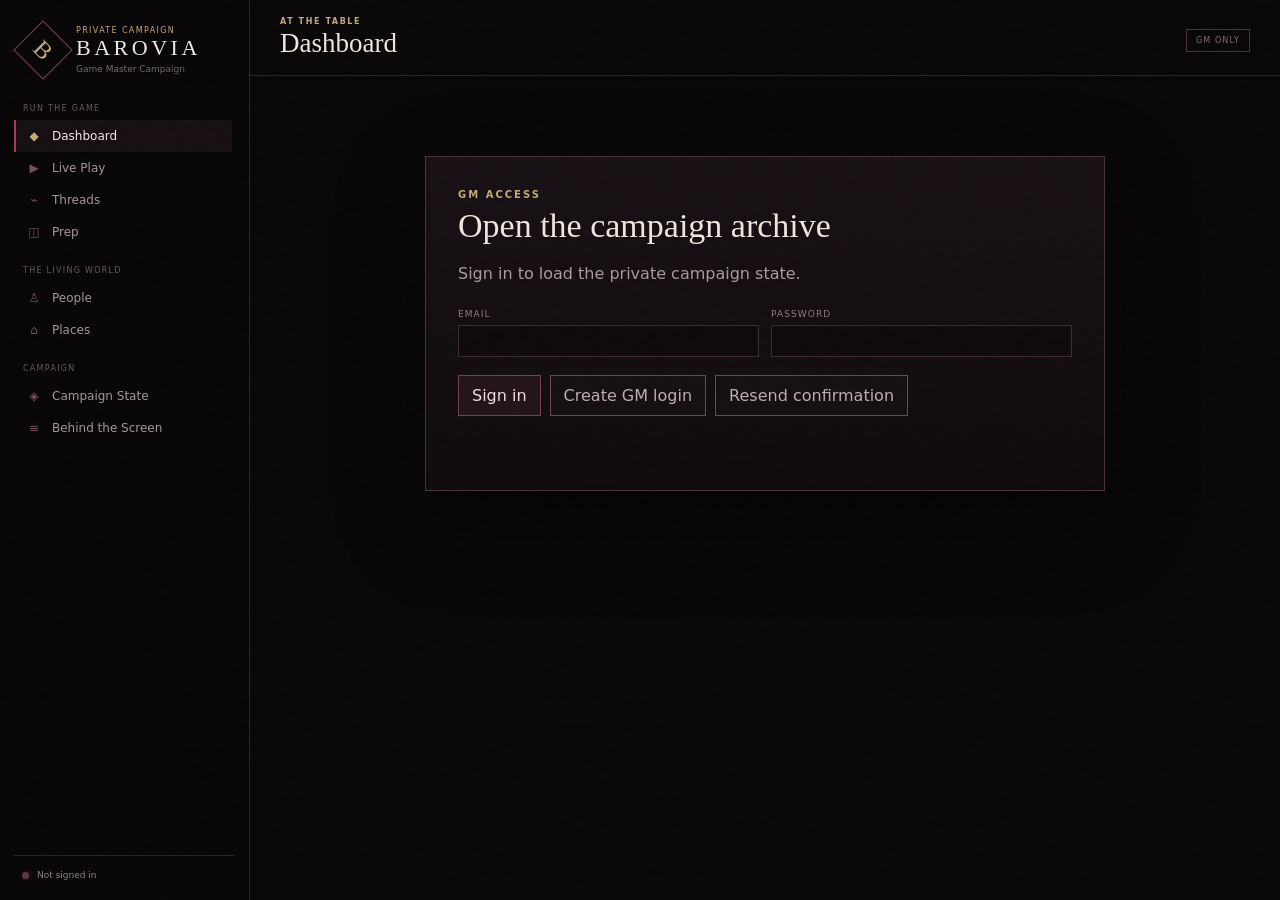
==== commit 0afaa536: "Refocus GM site around live play and prep" ====
--- a/gm.html
+++ b/gm.html
@@ -7,33 +7,30 @@
 <title>Barovia — GM Campaign</title>
 <link rel="stylesheet" href="style.css?v=2">
 <link rel="stylesheet" href="barovia-polish.css?v=1">
-<link rel="stylesheet" href="gm.css?v=4">
+<link rel="stylesheet" href="gm.css?v=6">
 </head>
 <body class="gm-body">
 <div class="gm-app">
   <aside class="gm-sidebar">
     <button class="gm-brand" data-gm-view="dashboard" aria-label="Open GM dashboard">
       <span class="gm-brand-mark">B</span>
-      <span><small>PRIVATE CAMPAIGN</small><strong>BAROVIA</strong><em>Game Master Archive</em></span>
+      <span><small>PRIVATE CAMPAIGN</small><strong>BAROVIA</strong><em>Game Master Campaign</em></span>
     </button>
 
     <nav class="gm-nav" aria-label="GM campaign sections">
       <div class="gm-nav-group"><small>RUN THE GAME</small>
         <button class="gm-nav-link active" data-gm-view="dashboard"><span>◆</span>Dashboard</button>
-        <button class="gm-nav-link" data-gm-view="sessions"><span>◫</span>Sessions</button>
+        <button class="gm-nav-link" data-gm-view="live"><span>▶</span>Live Play</button>
         <button class="gm-nav-link" data-gm-view="threads"><span>⌁</span>Threads</button>
-      </div>
-      <div class="gm-nav-group"><small>THE VALLEY</small>
+        <button class="gm-nav-link" data-gm-view="prep"><span>◫</span>Prep</button>
+      </div>
+      <div class="gm-nav-group"><small>THE LIVING WORLD</small>
         <button class="gm-nav-link" data-gm-view="people"><span>♙</span>People</button>
         <button class="gm-nav-link" data-gm-view="places"><span>⌂</span>Places</button>
-        <button class="gm-nav-link" data-gm-view="factions"><span>◇</span>Factions</button>
-        <button class="gm-nav-link" data-gm-view="threats"><span>†</span>Threats</button>
-        <button class="gm-nav-link" data-gm-view="secrets"><span>◉</span>Secrets & Lore</button>
-      </div>
-      <div class="gm-nav-group"><small>CONTROL</small>
-        <button class="gm-nav-link" data-gm-view="strahd"><span>♛</span>Strahd</button>
+      </div>
+      <div class="gm-nav-group"><small>CAMPAIGN</small>
         <button class="gm-nav-link" data-gm-view="campaign"><span>◈</span>Campaign State</button>
-        <button class="gm-nav-link" data-gm-view="reference"><span>≡</span>Reference</button>
+        <button class="gm-nav-link" data-gm-view="reference"><span>≡</span>Behind the Screen</button>
       </div>
     </nav>
 
@@ -108,8 +105,48 @@
           </div>
         </section>
 
+        <section class="gm-view" data-view-panel="live">
+          <div class="gm-live-head">
+            <div>
+              <div class="eyebrow">LIVE PLAY</div>
+              <h2>Run the next scene</h2>
+              <p>Only what you need at the table: where they are, what is pressing, who is present and what may move next.</p>
+            </div>
+            <button class="gm-live-edit" data-gm-view="campaign">Edit campaign state</button>
+          </div>
+
+          <section class="gm-live-scene">
+            <div class="gm-live-primary">
+              <small>CURRENT LOCATION</small>
+              <strong id="liveLocation">Unknown</strong>
+              <p id="livePressure">No immediate pressure recorded.</p>
+            </div>
+            <div class="gm-live-side">
+              <small>CAMPAIGN PHASE</small><strong id="livePhase">—</strong>
+              <small>STRAHD</small><strong id="liveStrahd">—</strong>
+            </div>
+          </section>
+
+          <div class="gm-grid two gm-live-grid">
+            <section class="gm-panel">
+              <div class="gm-panel-head"><div><div class="eyebrow">IN THE SCENE</div><h2>People nearby</h2></div><button class="gm-mini-jump" data-gm-view="people">All people</button></div>
+              <div id="liveNpcList" class="gm-live-people"></div>
+            </section>
+            <section class="gm-panel">
+              <div class="gm-panel-head"><div><div class="eyebrow">WORLD IN MOTION</div><h2>Active pressure</h2></div><button class="gm-mini-jump" data-gm-view="threads">All threads</button></div>
+              <div id="liveClockList" class="gm-stack"></div>
+            </section>
+          </div>
+
+          <section class="gm-panel gm-live-notes">
+            <div class="gm-panel-head"><div><div class="eyebrow">SCRATCHPAD</div><h2>During play</h2></div><span id="liveNoteSaved"></span></div>
+            <textarea id="liveNotes" placeholder="Names, decisions, promises, discoveries, damage, consequences. Keep it rough; turn only what matters into campaign canon afterwards."></textarea>
+            <div class="gm-note-actions"><button id="saveLiveNotes">Save scratchpad</button><button id="clearLiveNotes" class="secondary">Clear</button></div>
+          </section>
+        </section>
+
         <section class="gm-view" data-view-panel="people">
-          <div class="gm-section-intro"><div><div class="eyebrow">THE CAST</div><h2>People of Barovia</h2><p>The complete DM record: canon identity, current campaign state, loyalties, knowledge, motives and private notes.</p></div><div class="gm-big-stat"><strong id="npcDbCountTop">—</strong><small>NPC RECORDS</small></div></div>
+          <div class="gm-section-intro"><div><div class="eyebrow">THE CAST</div><h2>People of Barovia</h2><p>Run NPCs first. Current wants, location, disposition and relationships come before reference material.</p></div><div class="gm-big-stat"><strong id="npcDbCountTop">—</strong><small>NPC RECORDS</small></div></div>
 
           <section class="gm-panel gm-npc-database">
             <div class="gm-npc-tools">
@@ -147,8 +184,13 @@
         </section>
 
         <section class="gm-view" data-view-panel="places">
-          <div class="gm-section-intro"><div><div class="eyebrow">THE VALLEY</div><h2>Places</h2><p>Every important settlement, road, ruin and refuge as a living location rather than a chapter heading.</p></div></div>
-          <div id="gmPlaceGrid" class="gm-record-grid"></div>
+          <div class="gm-section-intro"><div><div class="eyebrow">THE LIVING VALLEY</div><h2>Places</h2><p>Open a place to see its pressure, people and playable situation. This is not an encyclopedia.</p></div></div>
+          <div class="gm-place-layout">
+            <div id="gmPlaceGrid" class="gm-place-list"></div>
+            <article id="gmPlaceDetail" class="gm-place-detail">
+              <div class="gm-npc-empty"><div class="eyebrow">PLAYABLE LOCATION</div><h3>Select a place</h3><p>See what is happening there now, who belongs there and what the party could collide with.</p></div>
+            </article>
+          </div>
         </section>
 
         <section class="gm-view" data-view-panel="factions">
@@ -240,13 +282,19 @@
           </section>
         </section>
 
-        <section class="gm-view" data-view-panel="sessions">
-          <div class="gm-section-intro"><div><div class="eyebrow">PREP → PLAY → CANON</div><h2>Sessions</h2><p>Keep session prep focused on likely situations, then convert what actually happened into permanent campaign state.</p></div></div>
-          <div id="gmSessionBoard" class="gm-session-board"></div>
+        <section class="gm-view" data-view-panel="prep">
+          <div class="gm-section-intro"><div><div class="eyebrow">BEFORE THE SESSION</div><h2>Prep</h2><p>Prepare pressures, likely scenes and useful details without scripting what the players must do.</p></div></div>
+          <div class="gm-prep-grid">
+            <section class="gm-panel"><div class="eyebrow">OPENING</div><h3>Where do we begin?</h3><textarea id="prepOpening" placeholder="The concrete situation visible when play starts..."></textarea></section>
+            <section class="gm-panel"><div class="eyebrow">PEOPLE IN MOTION</div><h3>Who acts if ignored?</h3><textarea id="prepPeople" placeholder="NPC wants, decisions already made, likely reactions..."></textarea></section>
+            <section class="gm-panel"><div class="eyebrow">PRESSURE</div><h3>What can worsen?</h3><textarea id="prepPressure" placeholder="Threats, clocks, consequences, signs the party can notice..."></textarea></section>
+            <section class="gm-panel"><div class="eyebrow">DISCOVERY</div><h3>What could they learn?</h3><textarea id="prepDiscoveries" placeholder="Clues, rumours, truths, useful objects, optional revelations..."></textarea></section>
+          </div>
+          <div class="gm-prep-actions"><button id="savePrep">Save prep</button><span id="prepSaved"></span></div>
         </section>
 
         <section class="gm-view" data-view-panel="reference">
-          <div class="gm-section-intro"><div><div class="eyebrow">BEHIND THE SCREEN</div><h2>Reference</h2><p>Fast reminders for how this Barovia is being run in Daggerheart.</p></div></div>
+          <div class="gm-section-intro"><div><div class="eyebrow">BEHIND THE SCREEN</div><h2>Reference</h2><p>RAW, MandyMod, DragnaCarta, factions, threats and lore live here when you need them — not in the way while you run the game.</p></div></div>
           <div id="gmReferenceGrid" class="gm-record-grid"></div>
         </section>
       </section>
@@ -257,6 +305,7 @@
 <script src="gm-config.js?v=1"></script>
 <script src="gm-npcs.js?v=1"></script>
 <script src="gm-world.js?v=1"></script>
-<script type="module" src="gm.js?v=4"></script>
+<script src="gm-sources.js?v=1"></script>
+<script type="module" src="gm.js?v=6"></script>
 </body>
 </html>
--- a/gm.css
+++ b/gm.css
@@ -129,3 +129,18 @@
 @media(max-width:1180px){.gm-dashboard-grid{grid-template-columns:repeat(2,1fr)}.gm-record-grid{grid-template-columns:repeat(2,1fr)}}
 @media(max-width:900px){.gm-app{grid-template-columns:1fr}.gm-sidebar{position:fixed;left:-270px;width:250px;transition:left .2s}.gm-nav-open .gm-sidebar{left:0}.gm-menu-btn{display:inline-flex!important;margin-right:10px}.gm-commandbar>div:first-child{display:grid;grid-template-columns:auto 1fr;column-gap:8px}.gm-commandbar .eyebrow,.gm-commandbar h1{grid-column:2}.gm-main{padding-left:18px;padding-right:18px}.gm-session-board{grid-template-columns:1fr}.gm-record-grid{grid-template-columns:1fr 1fr}}
 @media(max-width:620px){.gm-dashboard-grid,.gm-record-grid{grid-template-columns:1fr}.gm-commandbar{padding:0 15px}.gm-main{padding-left:12px;padding-right:12px}.gm-hero{padding:24px;min-height:180px}.gm-hero h2{font-size:34px}.gm-hero-sigil{display:none}.gm-section-intro h2{font-size:34px}.gm-big-stat{display:none}}
+
+
+/* Source comparison lenses */
+.gm-source-compare{display:grid;grid-template-columns:repeat(2,minmax(0,1fr));gap:9px;margin:16px 0 18px}
+.gm-source-lens{border:1px solid #35242a;background:#0d0a0b;padding:12px}
+.gm-source-lens p{margin:8px 0 0;color:#b5a8ac;line-height:1.5;font-size:12px}
+.gm-source-head{display:flex;justify-content:space-between;gap:10px;align-items:center}
+.gm-source-head span{font-size:8px;letter-spacing:.14em;font-weight:800;color:#c2aa79}
+.gm-source-head a{color:#8f7e85;font-size:8px;text-transform:uppercase;letter-spacing:.09em;text-decoration:none}
+.gm-source-head a:hover{color:#eee5e8}
+.gm-source-raw{border-left:3px solid #777}
+.gm-source-mandymod{border-left:3px solid #9b6a86}
+.gm-source-dragna{border-left:3px solid #7e4052}
+.gm-source-ours{border-left:3px solid #c2aa79;background:linear-gradient(180deg,#171115,#0d0a0b)}
+@media(max-width:720px){.gm-source-compare{grid-template-columns:1fr}}
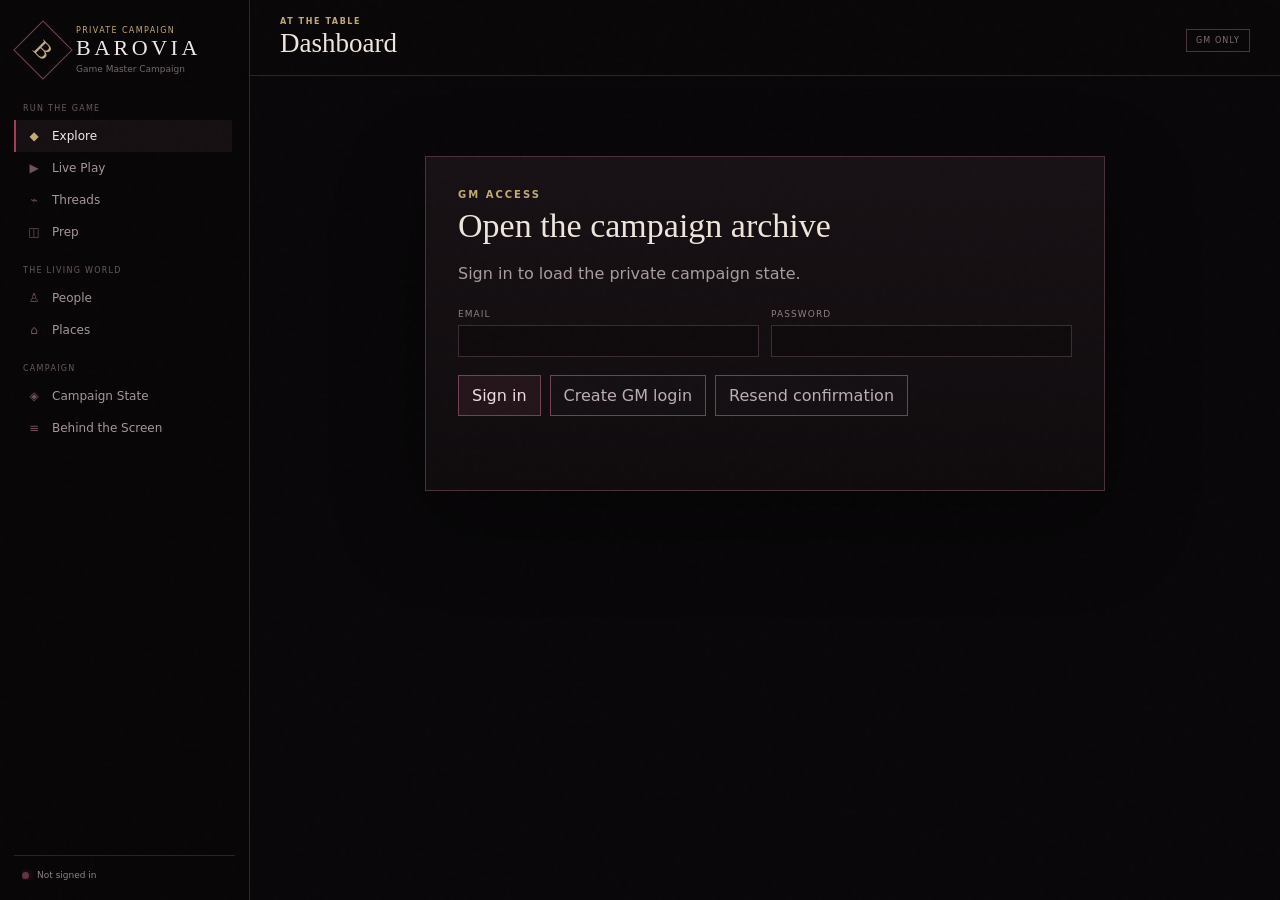
==== commit c32e9806: "Turn GM homepage into exploratory campaign space" ====
--- a/gm.html
+++ b/gm.html
@@ -7,7 +7,7 @@
 <title>Barovia — GM Campaign</title>
 <link rel="stylesheet" href="style.css?v=2">
 <link rel="stylesheet" href="barovia-polish.css?v=1">
-<link rel="stylesheet" href="gm.css?v=6">
+<link rel="stylesheet" href="gm.css?v=7">
 </head>
 <body class="gm-body">
 <div class="gm-app">
@@ -19,7 +19,7 @@
 
     <nav class="gm-nav" aria-label="GM campaign sections">
       <div class="gm-nav-group"><small>RUN THE GAME</small>
-        <button class="gm-nav-link active" data-gm-view="dashboard"><span>◆</span>Dashboard</button>
+        <button class="gm-nav-link active" data-gm-view="dashboard"><span>◆</span>Explore</button>
         <button class="gm-nav-link" data-gm-view="live"><span>▶</span>Live Play</button>
         <button class="gm-nav-link" data-gm-view="threads"><span>⌁</span>Threads</button>
         <button class="gm-nav-link" data-gm-view="prep"><span>◫</span>Prep</button>
@@ -71,38 +71,58 @@
 
       <section id="dashboard" class="hidden">
         <section class="gm-view active" data-view-panel="dashboard">
-          <div class="gm-hero">
-            <div>
-              <div class="eyebrow">AT THE TABLE</div>
-              <h2>The valley at a glance</h2>
-              <p>Immediate state, active pressure and the things most likely to matter in the next scene.</p>
-            </div>
-            <div class="gm-hero-sigil">R</div>
-          </div>
-
-          <section class="gm-status-strip">
-            <div><small>CAMPAIGN</small><strong id="campaignStatus">—</strong></div>
-            <div><small>STRAHD</small><strong id="strahdStatus">—</strong></div>
-            <div><small>NPCs IN ARCHIVE</small><strong id="dashboardNpcCount">—</strong></div>
-          </section>
-
-          <div class="gm-dashboard-grid">
-            <button class="gm-jump-card" data-gm-view="people"><small>PEOPLE</small><strong>NPC Archive</strong><p id="dashboardNpcSummary">Browse the cast of Barovia.</p></button>
-            <button class="gm-jump-card" data-gm-view="places"><small>PLACES</small><strong>Valley Atlas</strong><p>Settlements, ruins, roads and dangerous ground.</p></button>
-            <button class="gm-jump-card gm-jump-card-danger" data-gm-view="strahd"><small>STRAHD</small><strong>Current Pressure</strong><p id="dashboardStrahdSummary">What is he doing, and why now?</p></button>
-            <button class="gm-jump-card" data-gm-view="threads"><small>THREADS</small><strong>Active Situations</strong><p>What is moving even when the party does nothing?</p></button>
-          </div>
-
-          <div class="gm-grid two">
-            <section class="gm-panel">
-              <div class="gm-panel-head"><div><div class="eyebrow">LIVE STATE</div><h2>Current campaign</h2></div><button class="gm-mini-jump" data-gm-view="campaign">Open</button></div>
-              <div id="dashboardCampaignReadout" class="gm-readout"></div>
-            </section>
-            <section class="gm-panel">
-              <div class="gm-panel-head"><div><div class="eyebrow">REACTIVE WORLD</div><h2>Threat clocks</h2></div><button class="gm-mini-jump" data-gm-view="threads">Open</button></div>
-              <div id="dashboardClockList" class="gm-stack compact"></div>
-            </section>
-          </div>
+          <section class="gm-explore-hero">
+            <div class="gm-explore-title">
+              <div class="eyebrow">THINKING ABOUT THE GAME</div>
+              <h2>Where does your mind go?</h2>
+              <p>Start with a person, place, secret, pressure or half-formed thought. Follow whatever catches your attention.</p>
+            </div>
+            <div class="gm-explore-search">
+              <input id="exploreSearch" autocomplete="off" placeholder="I’m thinking about Ireena… Vallaki… the Abbey… Strahd…">
+              <div id="exploreResults" class="gm-explore-results hidden"></div>
+            </div>
+          </section>
+
+          <section class="gm-story-now">
+            <div class="gm-story-now-main">
+              <small>RIGHT NOW</small>
+              <h3 id="exploreNowLocation">Somewhere in Barovia</h3>
+              <p id="exploreNowPressure">The valley is waiting.</p>
+            </div>
+            <div class="gm-story-now-strahd">
+              <small>STRAHD'S SHADOW</small>
+              <strong id="exploreNowStrahd">Observe</strong>
+              <p id="exploreStrahdThought">What has caught his attention?</p>
+            </div>
+          </section>
+
+          <section class="gm-explore-section">
+            <div class="gm-explore-section-head">
+              <div><div class="eyebrow">FOLLOW A THOUGHT</div><h3>Things tugging at the story</h3></div>
+              <button id="reshuffleExplore" class="gm-quiet-btn">Show me something else</button>
+            </div>
+            <div id="exploreTrail" class="gm-explore-trail"></div>
+          </section>
+
+          <section class="gm-explore-split">
+            <div class="gm-explore-section">
+              <div class="gm-explore-section-head"><div><div class="eyebrow">UNFINISHED BUSINESS</div><h3>Loose ends</h3></div></div>
+              <div id="exploreLooseEnds" class="gm-loose-ends"></div>
+            </div>
+            <div class="gm-explore-section gm-what-if">
+              <div class="gm-explore-section-head"><div><div class="eyebrow">GM SPARK</div><h3>What if…</h3></div></div>
+              <blockquote id="exploreSpark">What happens if the thing everyone assumes is safe stops being safe?</blockquote>
+              <button id="nextSpark" class="gm-quiet-btn">Another thought</button>
+            </div>
+          </section>
+
+          <section class="gm-explore-section">
+            <div class="gm-explore-section-head">
+              <div><div class="eyebrow">PEOPLE NEAR THE FIRE</div><h3>Faces worth thinking about</h3></div>
+              <button class="gm-quiet-btn" data-gm-view="people">All people</button>
+            </div>
+            <div id="explorePeople" class="gm-explore-people"></div>
+          </section>
         </section>
 
         <section class="gm-view" data-view-panel="live">
@@ -306,6 +326,6 @@
 <script src="gm-npcs.js?v=1"></script>
 <script src="gm-world.js?v=1"></script>
 <script src="gm-sources.js?v=1"></script>
-<script type="module" src="gm.js?v=6"></script>
+<script type="module" src="gm.js?v=7"></script>
 </body>
 </html>
--- a/gm.css
+++ b/gm.css
@@ -144,3 +144,25 @@
 .gm-source-dragna{border-left:3px solid #7e4052}
 .gm-source-ours{border-left:3px solid #c2aa79;background:linear-gradient(180deg,#171115,#0d0a0b)}
 @media(max-width:720px){.gm-source-compare{grid-template-columns:1fr}}
+
+
+/* Greywake-style operating surfaces */
+.gm-live-head{display:flex;align-items:end;justify-content:space-between;gap:18px;padding:10px 3px 22px}
+.gm-live-head h2{font:43px Georgia,serif;margin:5px 0 7px}
+.gm-live-head p{margin:0;color:#9f9095;max-width:760px;line-height:1.6}
+.gm-live-edit{border:1px solid #744353;background:#24151b;color:#f0dde2;padding:10px 13px}
+.gm-live-scene{display:grid;grid-template-columns:1.7fr .8fr;border:1px solid #4a3039;background:radial-gradient(circle at 80% 15%,rgba(127,36,56,.15),transparent 38%),linear-gradient(135deg,#1a1115,#0d0a0b);margin-bottom:16px}
+.gm-live-primary{padding:28px 30px}.gm-live-primary small,.gm-live-side small,.gm-place-play>small,.gm-place-people>small{display:block;color:#c2aa79;font-size:8px;letter-spacing:.15em}
+.gm-live-primary strong{display:block;font:38px Georgia,serif;margin:7px 0 8px}.gm-live-primary p{margin:0;color:#b7a8ad;font-size:15px;line-height:1.55}
+.gm-live-side{padding:22px;border-left:1px solid #3b282f;display:grid;align-content:center;gap:7px}.gm-live-side strong{font:17px Georgia,serif;margin-bottom:10px}
+.gm-live-people{display:grid;gap:7px}.gm-live-person,.gm-place-person{width:100%;display:flex;align-items:center;justify-content:space-between;gap:12px;text-align:left;border:1px solid #332229;background:#100c0e;color:#e9dfe2;padding:11px 12px}
+.gm-live-person:hover,.gm-place-person:hover{border-color:#744353;background:#171013}.gm-live-person strong,.gm-place-person strong{display:block;font:17px Georgia,serif}.gm-live-person small,.gm-place-person small{display:block;color:#7f7076;font-size:9px;margin-top:3px}.gm-live-person>span,.gm-place-person>span{font-size:8px;text-transform:uppercase;letter-spacing:.1em;color:#b99aa4}
+.gm-live-notes{margin-top:16px}.gm-live-notes textarea,.gm-prep-grid textarea{width:100%;min-height:150px;background:#0c090a;border:1px solid #402b33;color:#eee5e8;padding:12px;resize:vertical;line-height:1.55}.gm-live-notes .gm-panel-head>span{font-size:9px;color:#c2aa79}
+.gm-note-actions,.gm-prep-actions{display:flex;gap:8px;align-items:center;margin-top:10px}.gm-prep-actions span{font-size:9px;color:#c2aa79}
+.gm-prep-grid{display:grid;grid-template-columns:repeat(2,minmax(0,1fr));gap:12px}.gm-prep-grid .gm-panel{margin:0}.gm-prep-grid h3{font:25px Georgia,serif;margin:6px 0 12px}
+.gm-place-layout{display:grid;grid-template-columns:minmax(320px,.8fr) minmax(0,1.5fr);gap:14px}.gm-place-list{border:1px solid #342229;background:#0c090a;max-height:760px;overflow:auto}.gm-place-row{width:100%;display:flex;justify-content:space-between;gap:12px;text-align:left;border:0;border-bottom:1px solid #2d1e24;background:#100c0e;color:#eee5e8;padding:13px}.gm-place-row:hover,.gm-place-row.active{background:#1b1216;border-left:3px solid #a83b54;padding-left:10px}.gm-place-row small{color:#c2aa79;font-size:8px;letter-spacing:.12em}.gm-place-row strong{display:block;font:20px Georgia,serif;margin:4px 0}.gm-place-row p{margin:0;color:#8d7e83;font-size:10px;line-height:1.45}.gm-place-row>span{white-space:nowrap;color:#796b70;font-size:8px;text-transform:uppercase}
+.gm-place-detail{border:1px solid #3a272e;background:#100c0e;padding:22px;max-height:760px;overflow:auto}.gm-place-detail-head{display:flex;justify-content:space-between;align-items:start;gap:18px;padding-bottom:16px;border-bottom:1px solid #352229}.gm-place-detail-head h3{font:35px Georgia,serif;margin:5px 0}.gm-place-detail-head button{border:1px solid #744353;background:#24151b;color:#eee5e8;padding:9px 11px}
+.gm-place-play{padding:16px 0;border-bottom:1px solid #302027}.gm-place-play p{color:#c1b4b8;line-height:1.6;font-size:13px}.gm-place-people{padding-top:16px;display:grid;gap:7px}.gm-place-people>small{margin-bottom:4px}.gm-dim{color:#7c6f74}
+.gm-at-table{border:1px solid #4b313a;background:linear-gradient(180deg,#171114,#100c0e);padding:0 14px 4px;margin:14px 0}.gm-at-table>.eyebrow{padding-top:12px}.gm-at-table .gm-npc-field:first-of-type{border-top:0}
+.gm-source-drawer{margin-top:16px;border:1px solid #332229;background:#0d0a0b}.gm-source-drawer summary{cursor:pointer;padding:12px 14px;color:#927f85;font-size:9px;text-transform:uppercase;letter-spacing:.12em}.gm-source-drawer .gm-source-compare{padding:0 12px 12px;margin:0}
+@media(max-width:900px){.gm-live-scene,.gm-place-layout{grid-template-columns:1fr}.gm-live-side{border-left:0;border-top:1px solid #3b282f}.gm-prep-grid{grid-template-columns:1fr}.gm-place-list,.gm-place-detail{max-height:none}}
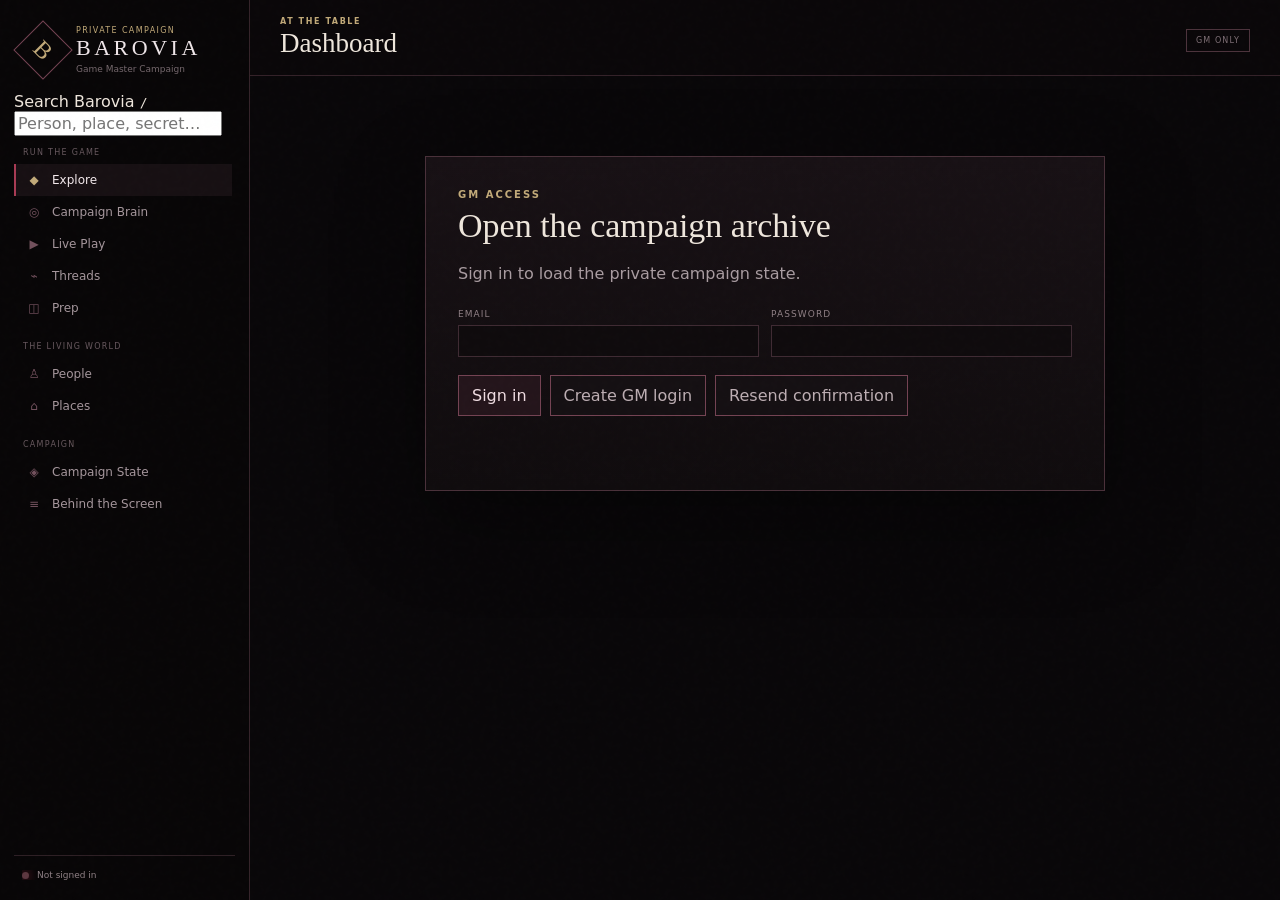
==== commit 94ebf5c4: "Port Greywake search and campaign brain patterns" ====
--- a/gm.html
+++ b/gm.html
@@ -7,7 +7,7 @@
 <title>Barovia — GM Campaign</title>
 <link rel="stylesheet" href="style.css?v=2">
 <link rel="stylesheet" href="barovia-polish.css?v=1">
-<link rel="stylesheet" href="gm.css?v=7">
+<link rel="stylesheet" href="gm.css?v=8">
 </head>
 <body class="gm-body">
 <div class="gm-app">
@@ -17,9 +17,16 @@
       <span><small>PRIVATE CAMPAIGN</small><strong>BAROVIA</strong><em>Game Master Campaign</em></span>
     </button>
 
+    <label class="gm-sidebar-search">
+      <span>Search Barovia <kbd>/</kbd></span>
+      <input id="gmGlobalSearch" type="search" placeholder="Person, place, secret…" autocomplete="off">
+    </label>
+    <div id="gmGlobalResults" class="gm-sidebar-results"></div>
+
     <nav class="gm-nav" aria-label="GM campaign sections">
       <div class="gm-nav-group"><small>RUN THE GAME</small>
         <button class="gm-nav-link active" data-gm-view="dashboard"><span>◆</span>Explore</button>
+        <button class="gm-nav-link" data-gm-view="brain"><span>◎</span>Campaign Brain</button>
         <button class="gm-nav-link" data-gm-view="live"><span>▶</span>Live Play</button>
         <button class="gm-nav-link" data-gm-view="threads"><span>⌁</span>Threads</button>
         <button class="gm-nav-link" data-gm-view="prep"><span>◫</span>Prep</button>
@@ -71,16 +78,29 @@
 
       <section id="dashboard" class="hidden">
         <section class="gm-view active" data-view-panel="dashboard">
-          <section class="gm-explore-hero">
-            <div class="gm-explore-title">
-              <div class="eyebrow">THINKING ABOUT THE GAME</div>
-              <h2>Where does your mind go?</h2>
-              <p>Start with a person, place, secret, pressure or half-formed thought. Follow whatever catches your attention.</p>
-            </div>
-            <div class="gm-explore-search">
-              <input id="exploreSearch" autocomplete="off" placeholder="I’m thinking about Ireena… Vallaki… the Abbey… Strahd…">
-              <div id="exploreResults" class="gm-explore-results hidden"></div>
-            </div>
+          <section class="gm-campaign-hero">
+            <img src="assets/barovia-mockup-reference.jpg" alt="" class="gm-campaign-hero-image">
+            <div class="gm-campaign-hero-shade"></div>
+            <div class="gm-campaign-hero-copy">
+              <div class="eyebrow">YOUR BAROVIA</div>
+              <h2>Follow what interests you.</h2>
+              <p>People, places, threats and secrets are connected. Start anywhere and let the campaign pull you somewhere else.</p>
+              <div class="gm-campaign-hero-actions">
+                <button data-gm-view="brain">Open Campaign Brain</button>
+                <button data-gm-view="live">Run Live Play</button>
+              </div>
+              <div class="gm-campaign-ledger">
+                <span><strong id="exploreRecordCount">—</strong> records</span>
+                <span><strong id="exploreConnectionCount">—</strong> connections</span>
+                <span><strong id="exploreClockCount">—</strong> active threads</span>
+              </div>
+            </div>
+          </section>
+
+          <section class="gm-home-search">
+            <div class="eyebrow">GO STRAIGHT TO A THOUGHT</div>
+            <input id="exploreSearch" autocomplete="off" placeholder="I’m thinking about Ireena… Vallaki… the Abbey… Strahd…">
+            <div id="exploreResults" class="gm-explore-results hidden"></div>
           </section>
 
           <section class="gm-story-now">
@@ -98,7 +118,7 @@
 
           <section class="gm-explore-section">
             <div class="gm-explore-section-head">
-              <div><div class="eyebrow">FOLLOW A THOUGHT</div><h3>Things tugging at the story</h3></div>
+              <div><div class="eyebrow">CURRENT POSSIBILITIES</div><h3>What could happen next?</h3></div>
               <button id="reshuffleExplore" class="gm-quiet-btn">Show me something else</button>
             </div>
             <div id="exploreTrail" class="gm-explore-trail"></div>
@@ -122,6 +142,25 @@
               <button class="gm-quiet-btn" data-gm-view="people">All people</button>
             </div>
             <div id="explorePeople" class="gm-explore-people"></div>
+          </section>
+        </section>
+
+        <section class="gm-view" data-view-panel="brain">
+          <section class="gm-brain-banner">
+            <img src="assets/barovia-mockup-reference.jpg" alt="">
+            <div></div>
+            <span>Navigate Barovia by what is connected, not by folders.</span>
+          </section>
+          <div class="gm-section-intro gm-brain-intro">
+            <div><div class="eyebrow">RELATIONSHIP VIEW</div><h2>Campaign Brain</h2><p>Choose a person or place. The site shows what directly touches it; click a connection to move the focus.</p></div>
+            <button id="brainBackBtn" class="gm-quiet-btn">← Previous focus</button>
+          </div>
+          <div class="gm-brain-tools">
+            <input id="brainChooser" placeholder="Focus on Strahd, Ireena, Vallaki…">
+            <button id="brainRandom" class="secondary">Surprise me</button>
+          </div>
+          <section id="gmBrain" class="gm-brain">
+            <div class="gm-brain-empty">Choose something to begin exploring Barovia by connection.</div>
           </section>
         </section>
 
@@ -326,6 +365,6 @@
 <script src="gm-npcs.js?v=1"></script>
 <script src="gm-world.js?v=1"></script>
 <script src="gm-sources.js?v=1"></script>
-<script type="module" src="gm.js?v=7"></script>
+<script type="module" src="gm.js?v=8"></script>
 </body>
 </html>
--- a/gm.css
+++ b/gm.css
@@ -166,3 +166,33 @@
 .gm-at-table{border:1px solid #4b313a;background:linear-gradient(180deg,#171114,#100c0e);padding:0 14px 4px;margin:14px 0}.gm-at-table>.eyebrow{padding-top:12px}.gm-at-table .gm-npc-field:first-of-type{border-top:0}
 .gm-source-drawer{margin-top:16px;border:1px solid #332229;background:#0d0a0b}.gm-source-drawer summary{cursor:pointer;padding:12px 14px;color:#927f85;font-size:9px;text-transform:uppercase;letter-spacing:.12em}.gm-source-drawer .gm-source-compare{padding:0 12px 12px;margin:0}
 @media(max-width:900px){.gm-live-scene,.gm-place-layout{grid-template-columns:1fr}.gm-live-side{border-left:0;border-top:1px solid #3b282f}.gm-prep-grid{grid-template-columns:1fr}.gm-place-list,.gm-place-detail{max-height:none}}
+
+
+/* Exploratory campaign homepage */
+.gm-explore-hero{padding:34px 38px 26px;border:1px solid #432d35;background:
+radial-gradient(circle at 78% 10%,rgba(112,28,47,.20),transparent 32%),
+radial-gradient(circle at 18% 120%,rgba(157,142,117,.08),transparent 36%),
+linear-gradient(135deg,#181115,#0d090b);position:relative;overflow:visible}
+.gm-explore-title h2{font:48px Georgia,serif;margin:7px 0 9px;letter-spacing:-.025em}
+.gm-explore-title p{max-width:720px;color:#aa9ba0;line-height:1.65;margin:0}
+.gm-explore-search{position:relative;margin-top:24px;max-width:880px}
+.gm-explore-search input{width:100%;background:#0a0709;border:1px solid #6a3c49;color:#f2e8eb;padding:16px 18px;font:18px Georgia,serif;outline:none;box-shadow:inset 0 0 0 1px rgba(255,255,255,.015)}
+.gm-explore-search input:focus{border-color:#a4576c;box-shadow:0 0 0 3px rgba(125,48,67,.12)}
+.gm-explore-results{position:absolute;left:0;right:0;top:calc(100% + 7px);z-index:60;border:1px solid #51313b;background:#0c090b;box-shadow:0 24px 55px rgba(0,0,0,.55);max-height:420px;overflow:auto}
+.gm-explore-results button{display:grid;grid-template-columns:74px minmax(160px,.5fr) 1fr;gap:12px;align-items:center;width:100%;text-align:left;background:#100c0e;border:0;border-bottom:1px solid #2e1e24;color:#eee5e8;padding:11px 13px}
+.gm-explore-results button:hover{background:#1d1217}.gm-explore-results small{font-size:8px;letter-spacing:.13em;color:#c2aa79}.gm-explore-results strong{font:17px Georgia,serif}.gm-explore-results span{font-size:10px;color:#887a80;overflow:hidden;text-overflow:ellipsis;white-space:nowrap}
+.gm-story-now{display:grid;grid-template-columns:1.5fr .8fr;margin-top:14px;border:1px solid #3c2930;background:#100c0e}
+.gm-story-now-main{padding:23px 26px}.gm-story-now-main small,.gm-story-now-strahd small{display:block;color:#c2aa79;font-size:8px;letter-spacing:.15em}.gm-story-now-main h3{font:31px Georgia,serif;margin:6px 0 8px}.gm-story-now-main p{font:15px/1.55 Georgia,serif;color:#baadb1;margin:0}
+.gm-story-now-strahd{padding:21px 24px;border-left:1px solid #3c2930;background:radial-gradient(circle at 100% 0,rgba(122,28,50,.18),transparent 42%)}.gm-story-now-strahd strong{display:block;font:21px Georgia,serif;margin:7px 0}.gm-story-now-strahd p{margin:0;color:#8f7f85;font-size:11px;line-height:1.5}
+.gm-explore-section{margin-top:22px}.gm-explore-section-head{display:flex;align-items:end;justify-content:space-between;gap:16px;margin-bottom:10px}.gm-explore-section-head h3{font:27px Georgia,serif;margin:4px 0 0}
+.gm-quiet-btn{border:0!important;border-bottom:1px solid #4b3139!important;background:none!important;color:#8f7f85!important;padding:7px 2px!important;font-size:9px!important;text-transform:uppercase;letter-spacing:.1em}.gm-quiet-btn:hover{color:#e4d8dc!important;border-color:#9a5064!important}
+.gm-explore-trail{display:grid;grid-template-columns:1.2fr .95fr .9fr;grid-auto-rows:minmax(160px,auto);gap:11px}
+.gm-thought-card{position:relative;overflow:hidden;text-align:left!important;border:1px solid #38252c!important;background:linear-gradient(160deg,#151013,#0d0a0b)!important;color:#eee5e8!important;padding:18px!important;min-height:160px}.gm-thought-card:hover{transform:translateY(-2px);border-color:#754354!important;background:linear-gradient(160deg,#1d1217,#0f0b0d)!important}
+.gm-thought-card small{display:block;color:#c2aa79;font-size:8px;letter-spacing:.15em}.gm-thought-card strong{display:block;font:25px Georgia,serif;margin:8px 0}.gm-thought-card p{margin:0 0 22px;color:#9f9095;font-size:11px;line-height:1.55}.gm-thought-card>span{position:absolute;left:18px;bottom:14px;font-size:8px;text-transform:uppercase;letter-spacing:.1em;color:#755c65}
+.gm-thought-0{grid-row:span 2;background:radial-gradient(circle at 100% 0,rgba(127,44,62,.16),transparent 48%),#140f12!important}.gm-thought-1{grid-column:span 2}.gm-thought-2,.gm-thought-3,.gm-thought-4{min-height:142px}
+.gm-explore-split{display:grid;grid-template-columns:1.3fr .8fr;gap:14px}.gm-loose-ends{display:grid;gap:7px}.gm-loose-end{display:flex;align-items:center;justify-content:space-between;gap:10px;text-align:left;border:1px solid #342229;background:#100c0e;color:#e8dfe2;padding:11px 13px}.gm-loose-end:hover{background:#191015;border-color:#68404d}.gm-loose-end small{display:block;color:#75676d;font-size:8px;letter-spacing:.12em}.gm-loose-end strong{display:block;font:17px Georgia,serif;margin-top:3px}.gm-loose-end>span{font:18px Georgia,serif;color:#c2aa79}
+.gm-what-if{border:1px solid #3a2830;background:radial-gradient(circle at 50% 120%,rgba(160,128,79,.10),transparent 55%),#100c0e;padding:18px}.gm-what-if .gm-explore-section-head{margin-bottom:4px}.gm-what-if blockquote{margin:8px 0 20px;padding:0;border:0;font:23px/1.45 Georgia,serif;color:#d5c8cc}
+.gm-explore-people{display:grid;grid-template-columns:repeat(4,1fr);gap:9px}.gm-face-card{text-align:left!important;border:1px solid #35242a!important;background:#100c0e!important;color:#eee5e8!important;padding:14px!important;min-height:155px;position:relative}.gm-face-card:hover{border-color:#744353!important;background:#181014!important;transform:translateY(-1px)}.gm-face-card small{display:block;color:#786a70;font-size:8px;text-transform:uppercase;letter-spacing:.1em}.gm-face-card strong{display:block;font:21px Georgia,serif;margin:7px 0}.gm-face-card p{margin:0 0 26px;color:#97878d;font-size:10px;line-height:1.5}.gm-face-card>span{position:absolute;left:14px;bottom:12px;color:#c2aa79;font-size:8px;text-transform:uppercase;letter-spacing:.09em}
+.gm-empty-whisper{padding:18px;border:1px dashed #39272e;color:#75676d;font:14px Georgia,serif}
+@media(max-width:1100px){.gm-explore-trail{grid-template-columns:1fr 1fr}.gm-thought-0{grid-row:auto}.gm-thought-1{grid-column:auto}.gm-explore-people{grid-template-columns:repeat(2,1fr)}}
+@media(max-width:760px){.gm-story-now,.gm-explore-split{grid-template-columns:1fr}.gm-story-now-strahd{border-left:0;border-top:1px solid #3c2930}.gm-explore-trail{grid-template-columns:1fr}.gm-explore-people{grid-template-columns:1fr}.gm-explore-hero{padding:25px 20px}.gm-explore-title h2{font-size:37px}.gm-explore-results button{grid-template-columns:65px 1fr}.gm-explore-results button span{grid-column:2}}
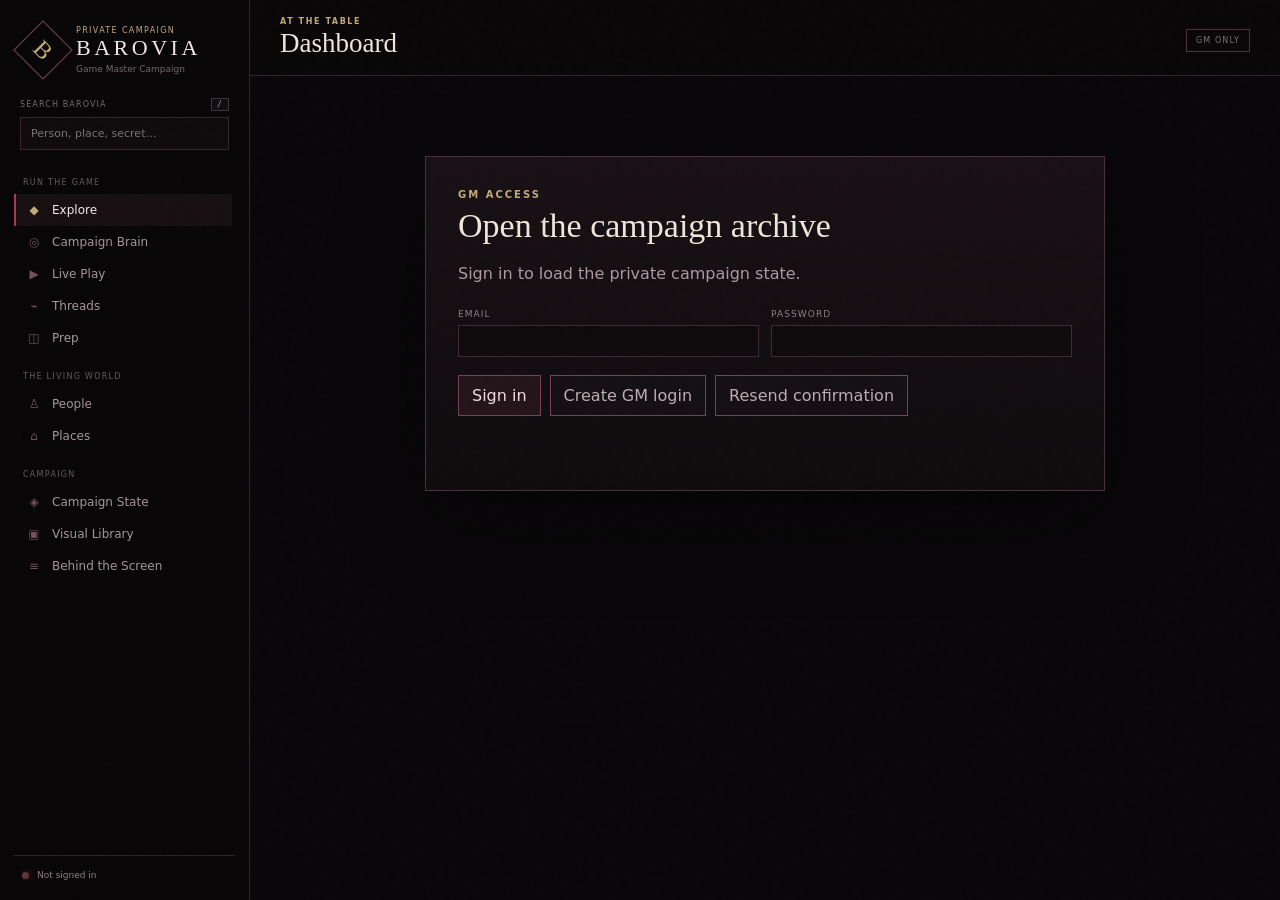
==== commit 9dc3595b: "Add Visual Library shot plan to GM site" ====
--- a/gm.html
+++ b/gm.html
@@ -7,7 +7,7 @@
 <title>Barovia — GM Campaign</title>
 <link rel="stylesheet" href="style.css?v=2">
 <link rel="stylesheet" href="barovia-polish.css?v=1">
-<link rel="stylesheet" href="gm.css?v=8">
+<link rel="stylesheet" href="gm.css?v=9">
 </head>
 <body class="gm-body">
 <div class="gm-app">
@@ -37,6 +37,7 @@
       </div>
       <div class="gm-nav-group"><small>CAMPAIGN</small>
         <button class="gm-nav-link" data-gm-view="campaign"><span>◈</span>Campaign State</button>
+        <button class="gm-nav-link" data-gm-view="visuals"><span>▣</span>Visual Library</button>
         <button class="gm-nav-link" data-gm-view="reference"><span>≡</span>Behind the Screen</button>
       </div>
     </nav>
@@ -352,6 +353,19 @@
           <div class="gm-prep-actions"><button id="savePrep">Save prep</button><span id="prepSaved"></span></div>
         </section>
 
+        <section class="gm-view" data-view-panel="visuals">
+          <div class="gm-section-intro">
+            <div><div class="eyebrow">CINEMATOGRAPHY PLAN</div><h2>Visual Library</h2><p>Every image has a job. The camera, lens, viewpoint and lighting are chosen for what the image needs to communicate to the GM or players.</p></div>
+            <div class="gm-big-stat"><strong id="shotCount">—</strong><small>PLANNED SHOTS</small></div>
+          </div>
+          <div class="gm-shot-tools">
+            <select id="shotAudience"><option value="">All audiences</option><option>Player</option><option>Both</option><option>DM</option></select>
+            <select id="shotType"><option value="">All shot types</option></select>
+            <button id="shotClear" class="secondary">Clear</button>
+          </div>
+          <div id="gmShotGrid" class="gm-shot-grid"></div>
+        </section>
+
         <section class="gm-view" data-view-panel="reference">
           <div class="gm-section-intro"><div><div class="eyebrow">BEHIND THE SCREEN</div><h2>Reference</h2><p>RAW, MandyMod, DragnaCarta, factions, threats and lore live here when you need them — not in the way while you run the game.</p></div></div>
           <div id="gmReferenceGrid" class="gm-record-grid"></div>
@@ -365,6 +379,7 @@
 <script src="gm-npcs.js?v=1"></script>
 <script src="gm-world.js?v=1"></script>
 <script src="gm-sources.js?v=1"></script>
-<script type="module" src="gm.js?v=8"></script>
+<script src="gm-shots.js?v=1"></script>
+<script type="module" src="gm.js?v=9"></script>
 </body>
 </html>
--- a/gm.css
+++ b/gm.css
@@ -196,3 +196,65 @@
 .gm-empty-whisper{padding:18px;border:1px dashed #39272e;color:#75676d;font:14px Georgia,serif}
 @media(max-width:1100px){.gm-explore-trail{grid-template-columns:1fr 1fr}.gm-thought-0{grid-row:auto}.gm-thought-1{grid-column:auto}.gm-explore-people{grid-template-columns:repeat(2,1fr)}}
 @media(max-width:760px){.gm-story-now,.gm-explore-split{grid-template-columns:1fr}.gm-story-now-strahd{border-left:0;border-top:1px solid #3c2930}.gm-explore-trail{grid-template-columns:1fr}.gm-explore-people{grid-template-columns:1fr}.gm-explore-hero{padding:25px 20px}.gm-explore-title h2{font-size:37px}.gm-explore-results button{grid-template-columns:65px 1fr}.gm-explore-results button span{grid-column:2}}
+
+
+/* Greywake usability port: persistent search, visual home, relationship navigation */
+.gm-sidebar-search{display:block;margin:6px 6px 16px}
+.gm-sidebar-search span{display:flex;justify-content:space-between;align-items:center;color:#75686d;font-size:8px;text-transform:uppercase;letter-spacing:.14em;margin-bottom:6px}
+.gm-sidebar-search kbd{border:1px solid #403038;background:#120d10;color:#a69299;padding:1px 5px;font:8px ui-monospace,monospace}
+.gm-sidebar-search input{width:100%;background:#100c0e;border:1px solid #39272e;color:#e9dfe2;padding:9px 10px;outline:none;font-size:11px}
+.gm-sidebar-search input:focus{border-color:#7a4656}
+.gm-sidebar-results{display:none;margin:0 6px 10px;border:1px solid #35242a;background:#0d090b;max-height:260px;overflow:auto}
+.gm-sidebar-results.active{display:block}
+.gm-sidebar-results button{display:block;width:100%;text-align:left;border:0;border-bottom:1px solid #291a20;background:#100c0e;color:#eee5e8;padding:8px 9px}
+.gm-sidebar-results button:hover{background:#1a1115}
+.gm-sidebar-results small{display:block;color:#8e6f79;font-size:7px;letter-spacing:.11em}
+.gm-sidebar-results strong{display:block;font:14px Georgia,serif;margin-top:2px}
+
+.gm-campaign-hero{height:440px;position:relative;overflow:hidden;border:1px solid #3f2b33;margin-bottom:18px}
+.gm-campaign-hero-image{position:absolute;inset:0;width:100%;height:100%;object-fit:cover;filter:saturate(.65) contrast(1.05) brightness(.7)}
+.gm-campaign-hero-shade{position:absolute;inset:0;background:linear-gradient(90deg,#0b0809ed 0%,#0c090bc7 42%,rgba(11,8,9,.18) 78%),linear-gradient(0deg,#0c090bd1 0%,transparent 55%)}
+.gm-campaign-hero-copy{position:relative;z-index:2;padding:72px clamp(28px,5vw,70px);max-width:760px}
+.gm-campaign-hero-copy h2{font:58px/1.02 Georgia,serif;margin:9px 0 16px;letter-spacing:-.03em}
+.gm-campaign-hero-copy p{color:#b7aaae;font-size:16px;line-height:1.7;max-width:660px}
+.gm-campaign-hero-actions{display:flex;gap:9px;margin-top:22px}
+.gm-campaign-hero-actions button{border:1px solid #68404d;background:#171013;color:#eadde1;padding:10px 13px;text-transform:uppercase;letter-spacing:.1em;font-size:9px}
+.gm-campaign-hero-actions button:hover{border-color:#a35c72;background:#23141a}
+.gm-campaign-ledger{display:flex;gap:22px;margin-top:25px;color:#83747a;font-size:9px;text-transform:uppercase;letter-spacing:.1em}
+.gm-campaign-ledger strong{color:#c2aa79;font:18px Georgia,serif;margin-right:4px}
+
+.gm-home-search{position:relative;margin:0 0 18px;border:1px solid #35242a;background:#100c0e;padding:14px}
+.gm-home-search input{width:100%;margin-top:8px;background:#0b0809;border:1px solid #4b313a;color:#eee5e8;padding:12px 13px;font:15px Georgia,serif;outline:none}
+
+.gm-brain-banner{height:180px;position:relative;overflow:hidden;border:1px solid #3d2931;margin-bottom:20px}
+.gm-brain-banner img{position:absolute;inset:0;width:100%;height:100%;object-fit:cover;filter:saturate(.45) brightness(.6)}
+.gm-brain-banner div{position:absolute;inset:0;background:linear-gradient(90deg,#0b0809e8,rgba(11,8,9,.4),#0b0809c9)}
+.gm-brain-banner span{position:absolute;left:30px;bottom:24px;font:24px Georgia,serif;color:#e5d9dd}
+.gm-brain-intro{padding-bottom:14px}
+.gm-brain-tools{display:flex;gap:8px;margin-bottom:14px}
+.gm-brain-tools input{flex:1;background:#0f0b0d;border:1px solid #493139;color:#eee5e8;padding:10px 12px}
+.gm-brain-tools button{border:1px solid #5c3944;background:#171013;color:#d8c8cd;padding:10px 12px}
+.gm-brain{min-height:560px;display:grid;grid-template-columns:minmax(250px,.78fr) minmax(0,1.6fr);gap:14px}
+.gm-brain-focus{border:1px solid #5b3844;background:radial-gradient(circle at 50% 0,rgba(138,48,68,.14),transparent 45%),#100c0e;padding:24px;display:flex;flex-direction:column;min-height:360px}
+.gm-brain-focus small,.gm-brain-node small{color:#c2aa79;font-size:8px;text-transform:uppercase;letter-spacing:.14em}
+.gm-brain-focus strong{font:34px Georgia,serif;margin:10px 0}
+.gm-brain-focus p{color:#aa9ca1;line-height:1.65;font-size:13px}
+.gm-brain-focus button{margin-top:auto;align-self:flex-start;border:1px solid #68404d;background:#1b1116;color:#e4d7db;padding:9px 11px;font-size:9px;text-transform:uppercase;letter-spacing:.1em}
+.gm-brain-rings{display:grid;grid-template-columns:repeat(2,minmax(0,1fr));gap:10px;align-content:start}
+.gm-brain-node{min-height:125px;text-align:left;border:1px solid #342229;background:#100c0e;color:#eee5e8;padding:14px}
+.gm-brain-node:hover{border-color:#79505d;background:#1a1115;transform:translateY(-1px)}
+.gm-brain-node strong{display:block;font:20px Georgia,serif;margin:7px 0 5px}
+.gm-brain-node span{font-size:9px;color:#7d6f74}
+.gm-brain-empty{grid-column:1/-1;border:1px dashed #3c2930;color:#7e7075;padding:30px;font:17px Georgia,serif}
+
+@media(max-width:900px){
+  .gm-campaign-hero{height:500px}
+  .gm-brain{grid-template-columns:1fr}
+}
+@media(max-width:620px){
+  .gm-campaign-hero-copy{padding:50px 22px}
+  .gm-campaign-hero-copy h2{font-size:42px}
+  .gm-campaign-ledger{flex-wrap:wrap}
+  .gm-brain-rings{grid-template-columns:1fr}
+  .gm-brain-banner span{left:18px;right:18px;font-size:20px}
+}
